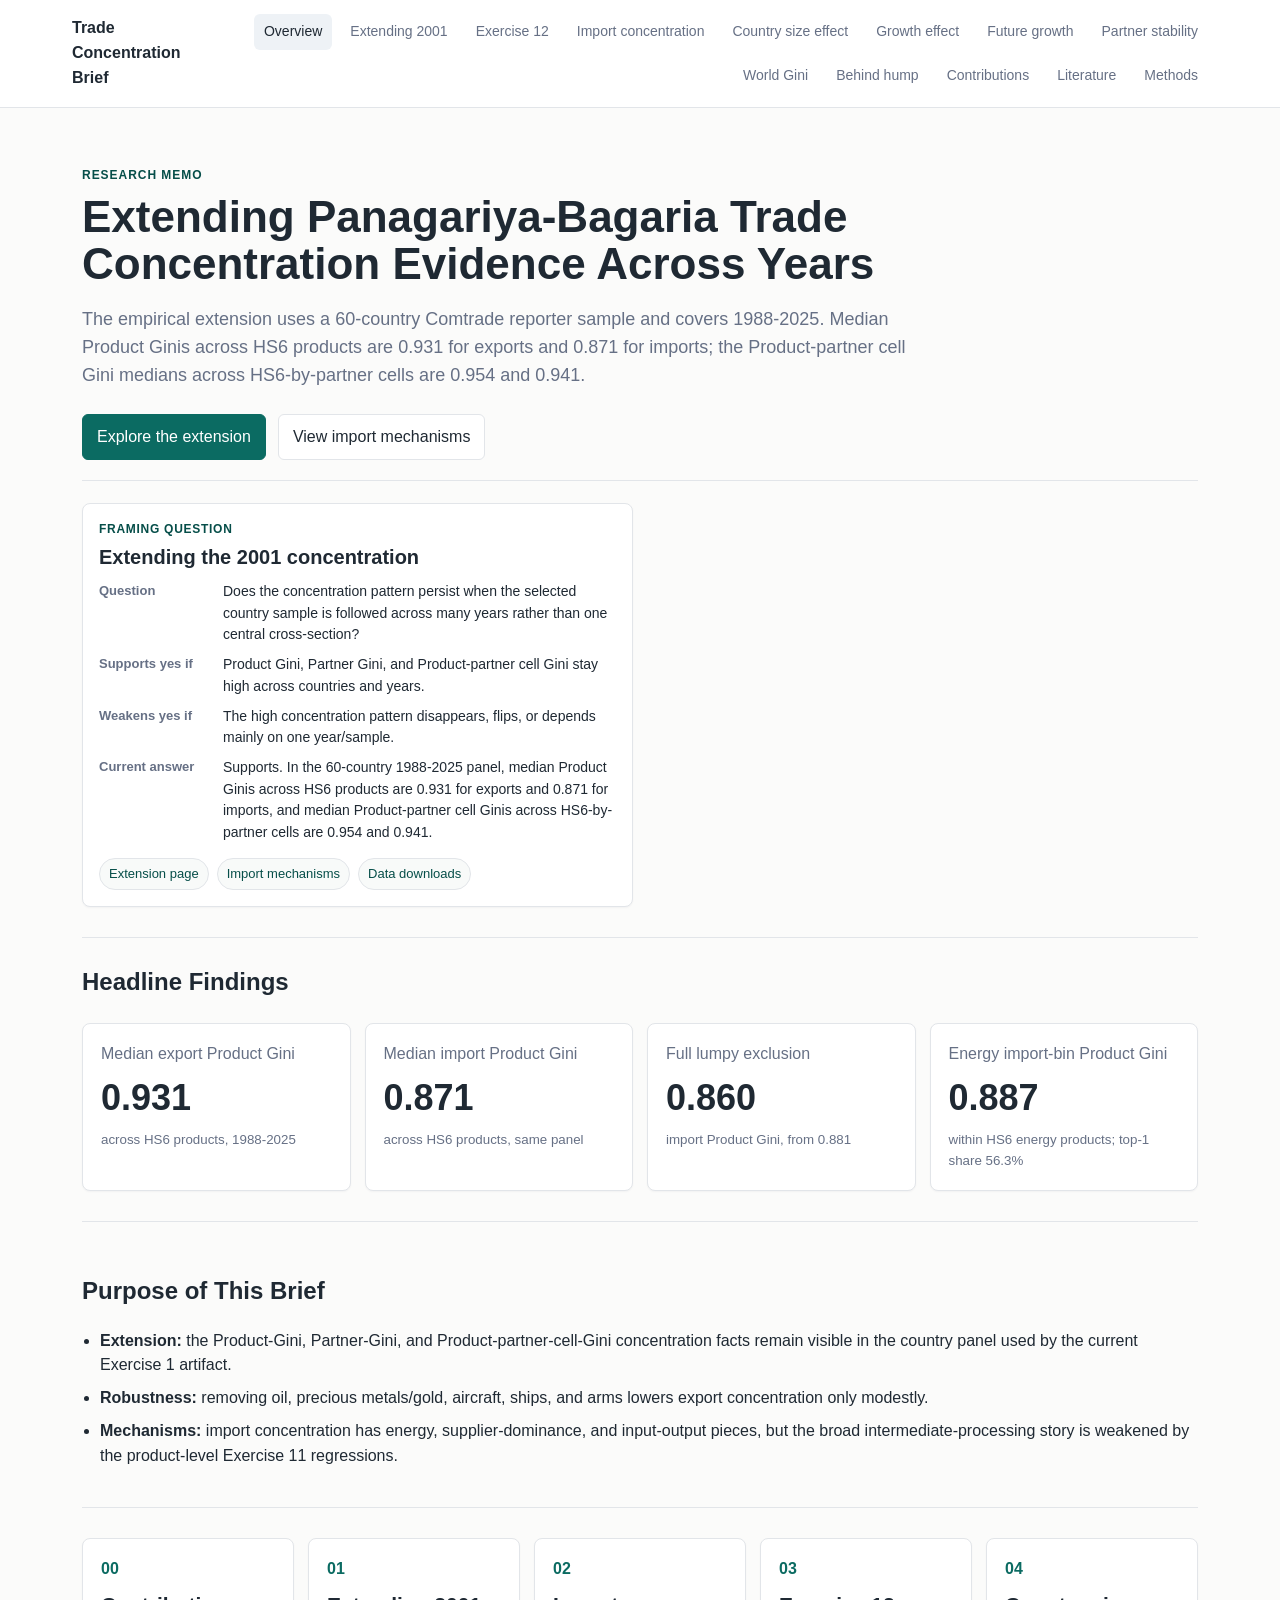
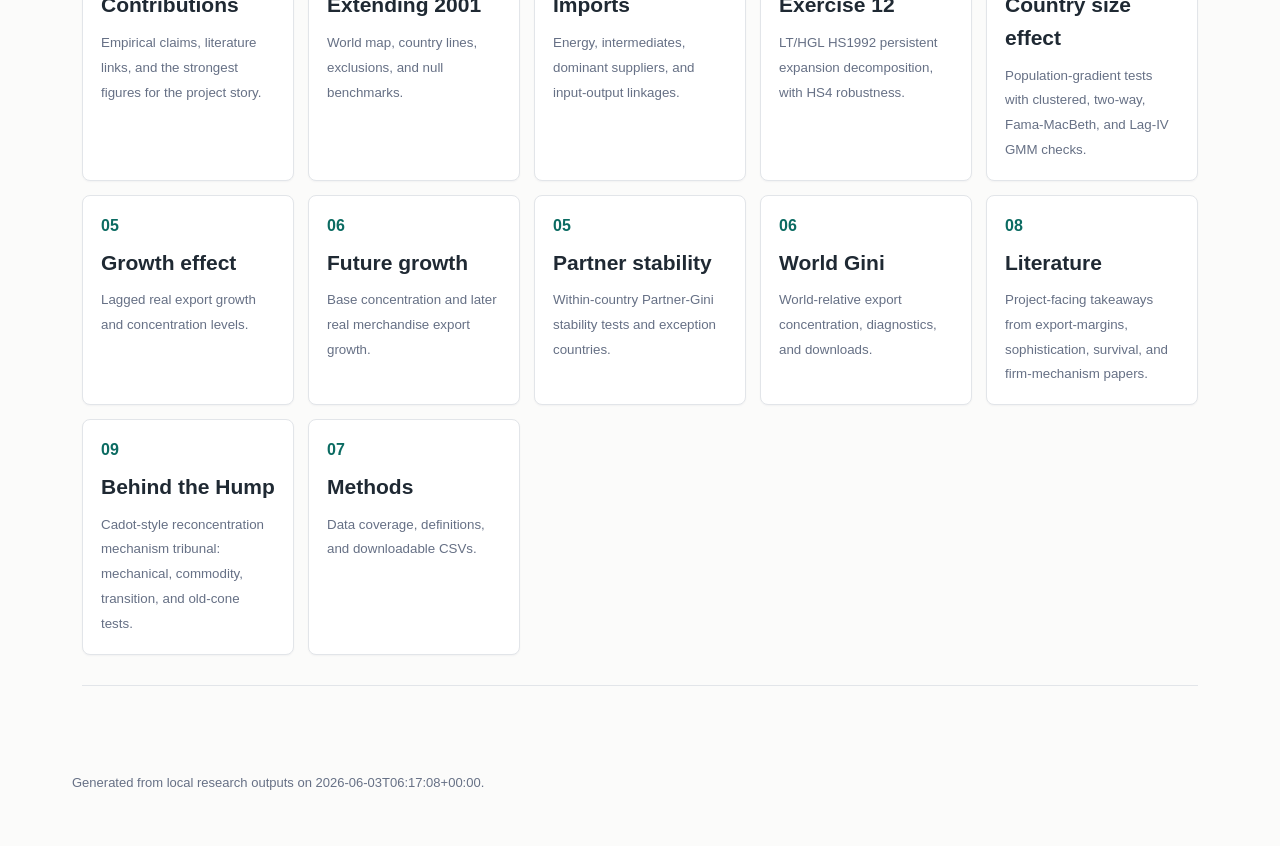
==== index.html @ af8e853c "Remove source artifacts methods section" ====
<!doctype html>
<html lang="en">
<head>
  <meta charset="utf-8">
  <meta name="viewport" content="width=device-width, initial-scale=1">
  <title>Trade Concentration Brief</title>
  <link rel="stylesheet" href="assets/site.css?v=202606030617080000">
</head>
<body data-page="overview">
  <header class="site-header">
    <div class="header-inner">
      <a class="brand" href="index.html">Trade Concentration Brief</a>
      <nav aria-label="Primary navigation"><a class="active" href="index.html">Overview</a><a class="" href="extension.html">Extending 2001</a><a class="" href="exercise-12.html">Exercise 12</a><a class="" href="imports.html">Import concentration</a><a class="" href="country-size-effect.html">Country size effect</a><a class="" href="growth-effect.html">Growth effect</a><a class="" href="future-growth.html">Future growth</a><a class="" href="partner-stability.html">Partner stability</a><a class="" href="world-gini.html">World Gini</a><a class="" href="cadot-hump.html">Behind hump</a><a class="" href="contributions.html">Contributions</a><a class="" href="literature.html">Literature</a><a class="" href="methods.html">Methods</a></nav>
    </div>
  </header>
  <main>

    <section class="hero">
      <div class="eyebrow">Research memo</div>
      <h1>Extending Panagariya-Bagaria Trade Concentration Evidence Across Years</h1>
      <p>The empirical extension uses a 60-country Comtrade reporter sample and covers 1988-2025. Median Product Ginis across HS6 products are 0.931 for exports and 0.871 for imports; the Product-partner cell Gini medians across HS6-by-partner cells are 0.954 and 0.941.</p>
      <div class="hero-actions">
        <a class="button primary" href="extension.html">Explore the extension</a>
        <a class="button" href="imports.html">View import mechanisms</a>
      </div>
    </section>

    <section class="section hypothesis-section">
      <div class="hypothesis-grid">
      <article class="hypothesis-card">
        <div class="hypothesis-kicker">Framing question</div>
        <h3>Extending the 2001 concentration</h3>
        <dl>
          <dt>Question</dt><dd>Does the concentration pattern persist when the selected country sample is followed across many years rather than one central cross-section?</dd>
          <dt>Supports yes if</dt><dd>Product Gini, Partner Gini, and Product-partner cell Gini stay high across countries and years.</dd>
          <dt>Weakens yes if</dt><dd>The high concentration pattern disappears, flips, or depends mainly on one year/sample.</dd>
          <dt>Current answer</dt><dd>Supports. In the 60-country 1988-2025 panel, median Product Ginis across HS6 products are 0.931 for exports and 0.871 for imports, and median Product-partner cell Ginis across HS6-by-partner cells are 0.954 and 0.941.</dd>
        </dl>
        <div class="evidence-links"><a href="extension.html#map-lines">Extension page</a><a href="imports.html#import-bins">Import mechanisms</a><a href="methods.html#downloads">Data downloads</a></div>
      </article>
    </div>
    </section>

    <section class="section" id="headline-findings">
      <div class="section-heading">
        <h2>Headline Findings</h2>
      </div>
      
      <div class="stat-grid">
        <article class="stat-card"><span>Median export Product Gini</span><strong>0.931</strong><small>across HS6 products, 1988-2025</small></article>
        <article class="stat-card"><span>Median import Product Gini</span><strong>0.871</strong><small>across HS6 products, same panel</small></article>
        <article class="stat-card"><span>Full lumpy exclusion</span><strong>0.860</strong><small>import Product Gini, from 0.881</small></article>
        <article class="stat-card"><span>Energy import-bin Product Gini</span><strong>0.887</strong><small>within HS6 energy products; top-1 share 56.3%</small></article>
      </div>
    
    </section>

    <section class="section" id="sendable-brief">
      <article>
        <h2>Purpose of This Brief</h2>
        <ul class="callout-list">
          <li><strong>Extension:</strong> the Product-Gini, Partner-Gini, and Product-partner-cell-Gini concentration facts remain visible in the country panel used by the current Exercise 1 artifact.</li>
          <li><strong>Robustness:</strong> removing oil, precious metals/gold, aircraft, ships, and arms lowers export concentration only modestly.</li>
          <li><strong>Mechanisms:</strong> import concentration has energy, supplier-dominance, and input-output pieces, but the broad intermediate-processing story is weakened by the product-level Exercise 11 regressions.</li>
        </ul>
      </article>
    </section>

    <section class="section link-grid">
      <a href="contributions.html"><span>00</span><strong>Contributions</strong><small>Empirical claims, literature links, and the strongest figures for the project story.</small></a>
        <a href="extension.html"><span>01</span><strong>Extending 2001</strong><small>World map, country lines, exclusions, and null benchmarks.</small></a>
      <a href="imports.html"><span>02</span><strong>Imports</strong><small>Energy, intermediates, dominant suppliers, and input-output linkages.</small></a>
      <a href="exercise-12.html"><span>03</span><strong>Exercise 12</strong><small>LT/HGL HS1992 persistent expansion decomposition, with HS4 robustness.</small></a>
      
      <a href="country-size-effect.html"><span>04</span><strong>Country size effect</strong><small>Population-gradient tests with clustered, two-way, Fama-MacBeth, and Lag-IV GMM checks.</small></a>
      <a href="growth-effect.html"><span>05</span><strong>Growth effect</strong><small>Lagged real export growth and concentration levels.</small></a>
      <a href="future-growth.html"><span>06</span><strong>Future growth</strong><small>Base concentration and later real merchandise export growth.</small></a>
      <a href="partner-stability.html"><span>05</span><strong>Partner stability</strong><small>Within-country Partner-Gini stability tests and exception countries.</small></a>
      <a href="world-gini.html"><span>06</span><strong>World Gini</strong><small>World-relative export concentration, diagnostics, and downloads.</small></a>
      <a href="literature.html"><span>08</span><strong>Literature</strong><small>Project-facing takeaways from export-margins, sophistication, survival, and firm-mechanism papers.</small></a>
      <a href="cadot-hump.html"><span>09</span><strong>Behind the Hump</strong><small>Cadot-style reconcentration mechanism tribunal: mechanical, commodity, transition, and old-cone tests.</small></a>
      <a href="methods.html"><span>07</span><strong>Methods</strong><small>Data coverage, definitions, and downloadable CSVs.</small></a>
    </section>
    
  </main>
  <footer class="site-footer">
    <p>Generated from local research outputs on 2026-06-03T06:17:08+00:00.</p>
  </footer>
  <script src="assets/vendor/plotly.min.js"></script>
  <script src="assets/site-data.js?v=202606030617080000"></script>
  <script src="assets/site.js?v=202606030617080000"></script>
</body>
</html>
---- assets/site.css ----
:root {
  --bg: #fbfbfa;
  --paper: #ffffff;
  --ink: #1f2933;
  --muted: #667085;
  --line: #e2e5e9;
  --accent: #0b6b62;
  --accent-dark: #064e49;
  --blue: #2563eb;
  --gold: #b7791f;
  --shadow: 0 1px 2px rgba(16, 24, 40, 0.04);
}
* { box-sizing: border-box; }
html {
  scroll-padding-top: 112px;
  max-width: 100%;
  overflow-x: hidden;
}
body {
  margin: 0;
  background: var(--bg);
  color: var(--ink);
  font: 16px/1.55 -apple-system, BlinkMacSystemFont, "Segoe UI", sans-serif;
  max-width: 100%;
  overflow-x: hidden;
}
a { color: inherit; }
.site-header {
  position: sticky;
  top: 0;
  z-index: 10;
  background: rgba(255, 255, 255, 0.94);
  border-bottom: 1px solid var(--line);
}
.header-inner {
  max-width: 1180px;
  margin: 0 auto;
  padding: 14px 22px;
  display: flex;
  align-items: center;
  justify-content: space-between;
  gap: 20px;
}
.brand {
  font-weight: 700;
  text-decoration: none;
}
nav {
  display: flex;
  flex-wrap: wrap;
  gap: 8px;
  justify-content: flex-end;
}
nav a {
  text-decoration: none;
  color: var(--muted);
  padding: 7px 10px;
  border-radius: 6px;
  font-size: 14px;
}
nav a.active, nav a:hover {
  color: var(--ink);
  background: #eef2f6;
}
main { max-width: 1160px; margin: 0 auto; padding: 24px 22px 56px; }
.section, .page-title, .hero, :target { scroll-margin-top: 112px; }
.hero, .page-title {
  padding: 34px 0 20px;
  border-bottom: 1px solid var(--line);
}
.hero h1, .page-title h1 {
  font-size: 44px;
  line-height: 1.08;
  letter-spacing: 0;
  max-width: 940px;
  margin: 8px 0 14px;
}
.hero p, .page-title p {
  max-width: 860px;
  color: var(--muted);
  font-size: 18px;
}
.eyebrow {
  color: var(--accent-dark);
  font-weight: 700;
  text-transform: uppercase;
  letter-spacing: 0.08em;
  font-size: 12px;
}
.hero-actions { display: flex; gap: 12px; flex-wrap: wrap; margin-top: 24px; }
.button {
  display: inline-flex;
  align-items: center;
  min-height: 42px;
  padding: 10px 14px;
  border: 1px solid var(--line);
  border-radius: 6px;
  text-decoration: none;
  background: var(--paper);
}
.button.primary {
  background: var(--accent);
  border-color: var(--accent);
  color: white;
}
.section { padding: 30px 0; border-bottom: 1px solid var(--line); }
.section-heading {
  display: grid;
  grid-template-columns: minmax(220px, 0.55fr) minmax(260px, 1fr);
  gap: 24px;
  align-items: start;
  margin-bottom: 18px;
}
.section-heading h2, .two-col h2, .tool-header h2 { margin: 0 0 8px; font-size: 24px; line-height: 1.2; }
.section-heading p, .two-col p, .tool-header p { color: var(--muted); margin-top: 0; }
.stat-grid {
  display: grid;
  grid-template-columns: repeat(4, minmax(0, 1fr));
  gap: 14px;
}
.stat-card, .note, .equation-card, .selector-panel, .link-grid a, .hypothesis-card {
  background: var(--paper);
  border: 1px solid var(--line);
  border-radius: 8px;
  box-shadow: var(--shadow);
}
.stat-card { padding: 18px; min-height: 142px; }
.stat-card span, .stat-card small { display: block; color: var(--muted); }
.stat-card strong { display: block; font-size: 36px; line-height: 1; margin: 14px 0; }
.two-col {
  display: grid;
  grid-template-columns: minmax(0, 1fr) minmax(0, 1fr);
  gap: 28px;
}
.note { padding: 18px; }
.equation-card {
  padding: 16px 18px;
  margin: 10px 0 16px;
}
.equation-card h4 {
  margin: 0 0 10px;
  color: var(--accent-dark);
  font-size: 14px;
  text-transform: uppercase;
  letter-spacing: 0.04em;
}
.math-line {
  padding: 12px;
  border: 1px solid var(--line);
  border-radius: 6px;
  background: #f8fafc;
  color: var(--ink);
  font-family: ui-monospace, SFMono-Regular, Menlo, Consolas, monospace;
  font-size: 14px;
  line-height: 1.7;
  overflow-wrap: anywhere;
}
.equation-card p {
  margin: 10px 0 0;
  color: var(--muted);
  font-size: 14px;
}
.link-grid {
  display: grid;
  grid-template-columns: repeat(auto-fit, minmax(210px, 1fr));
  gap: 14px;
}
.link-grid a {
  display: block;
  text-decoration: none;
  padding: 18px;
}
.link-grid span { color: var(--accent); font-weight: 700; }
.link-grid strong { display: block; font-size: 21px; margin: 8px 0; }
.link-grid small { color: var(--muted); }
.hypothesis-section { padding-top: 22px; }
.hypothesis-grid {
  display: grid;
  grid-template-columns: repeat(2, minmax(0, 1fr));
  gap: 14px;
}
.hypothesis-card {
  padding: 16px;
}
.hypothesis-kicker {
  color: var(--accent-dark);
  font-weight: 700;
  font-size: 12px;
  text-transform: uppercase;
  letter-spacing: 0.06em;
  margin-bottom: 6px;
}
.hypothesis-card h3 {
  margin: 0 0 12px;
  font-size: 20px;
  line-height: 1.2;
}
.hypothesis-card dl {
  display: grid;
  grid-template-columns: 112px minmax(0, 1fr);
  gap: 8px 12px;
  margin: 0;
}
.hypothesis-card dt {
  color: var(--muted);
  font-weight: 700;
  font-size: 13px;
}
.hypothesis-card dd {
  margin: 0;
  color: var(--ink);
  font-size: 14px;
}
.evidence-links {
  display: flex;
  flex-wrap: wrap;
  gap: 8px;
  margin-top: 14px;
}
.evidence-links a {
  border: 1px solid var(--line);
  border-radius: 999px;
  padding: 5px 9px;
  color: var(--accent-dark);
  text-decoration: none;
  font-size: 13px;
  background: #f8faf9;
}
.evidence-links a:hover { border-color: var(--accent); }
.evidence-note {
  border: 1px solid var(--line);
  border-left: 4px solid var(--accent);
  border-radius: 8px;
  background: #f8fafc;
  padding: 12px 14px;
  margin: 12px 0 18px;
}
.evidence-note dl {
  display: grid;
  grid-template-columns: 170px minmax(0, 1fr);
  gap: 6px 14px;
  margin: 0;
}
.evidence-note dt {
  color: var(--accent-dark);
  font-size: 12px;
  font-weight: 700;
  text-transform: uppercase;
  letter-spacing: 0.04em;
}
.evidence-note dd {
  margin: 0;
  color: var(--ink);
  font-size: 14px;
}
.result-ladder {
  display: grid;
  grid-template-columns: repeat(5, minmax(0, 1fr));
  gap: 10px;
  margin: 16px 0 20px;
}
.result-ladder article {
  border: 1px solid var(--line);
  border-radius: 8px;
  background: var(--paper);
  padding: 12px;
}
.result-ladder span {
  display: block;
  color: var(--muted);
  font-size: 12px;
  font-weight: 700;
  text-transform: uppercase;
  letter-spacing: 0.05em;
}
.result-ladder strong {
  display: block;
  margin: 6px 0;
  color: var(--accent-dark);
  font-size: 18px;
  line-height: 1.15;
}
.result-ladder p {
  color: var(--muted);
  font-size: 13px;
  margin: 0;
}
.interpretation-grid {
  display: grid;
  grid-template-columns: repeat(2, minmax(0, 1fr));
  gap: 16px;
  margin: 18px 0;
}
.next-step-grid {
  display: grid;
  grid-template-columns: repeat(3, minmax(0, 1fr));
  gap: 16px;
  margin: 18px 0;
}
.subsection-title {
  margin: 24px 0 10px;
  font-size: 18px;
}
.callout-list { margin: 0; padding-left: 18px; color: var(--ink); }
.callout-list li { margin: 8px 0; }
.tool-section {
  background: var(--paper);
  border: 1px solid var(--line);
  border-radius: 8px;
  padding: 22px;
  margin-top: 26px;
}
.tool-header {
  display: flex;
  justify-content: space-between;
  gap: 18px;
  align-items: flex-start;
}
.controls {
  display: flex;
  flex-wrap: wrap;
  gap: 10px;
  align-items: center;
}
.controls label {
  color: var(--muted);
  font-size: 13px;
  display: grid;
  gap: 4px;
}
.sr-only {
  position: absolute;
  width: 1px;
  height: 1px;
  padding: 0;
  margin: -1px;
  overflow: hidden;
  clip: rect(0, 0, 0, 0);
  white-space: nowrap;
  border: 0;
}
.year-control {
  min-width: 280px;
  display: grid;
  gap: 6px;
  color: var(--muted);
  font-size: 13px;
}
.year-control-head, .year-range-labels {
  display: flex;
  justify-content: space-between;
  align-items: baseline;
  gap: 12px;
}
.year-control-head span {
  font-weight: 600;
}
#map-year-label, #energy-map-year-label {
  color: var(--ink);
  font-weight: 700;
  font-size: 18px;
}
input[type="range"] {
  width: 100%;
  accent-color: var(--accent);
  cursor: pointer;
}
.control-note {
  margin: 0;
  color: var(--muted);
  font-size: 12px;
}
select, input[type="search"] {
  min-height: 38px;
  border: 1px solid var(--line);
  border-radius: 6px;
  background: white;
  color: var(--ink);
  padding: 8px 10px;
  font: inherit;
}
button {
  min-height: 36px;
  border: 1px solid var(--line);
  border-radius: 6px;
  background: #f8fafc;
  color: var(--ink);
  padding: 8px 11px;
  cursor: pointer;
}
button:hover { border-color: var(--accent); }
.chart {
  width: 100%;
  min-height: 430px;
  margin: 14px 0;
}
.chart.tall { min-height: 560px; }
.top-goods-block {
  margin: 18px 0 22px;
}
.top-goods-head {
  display: grid;
  grid-template-columns: minmax(220px, 0.45fr) minmax(260px, 1fr);
  gap: 18px;
  align-items: start;
  margin-bottom: 12px;
}
.top-goods-head h3 {
  margin: 0;
  font-size: 20px;
  line-height: 1.2;
}
.top-goods-head p, .source-note {
  margin: 0;
  color: var(--muted);
  font-size: 14px;
}
.source-note {
  margin-top: 10px;
}
.source-note a {
  color: var(--accent-dark);
  font-weight: 600;
}
.top-goods-grid {
  display: grid;
  grid-template-columns: repeat(2, minmax(0, 1fr));
  gap: 12px;
}
.top-goods-card {
  background: var(--paper);
  border: 1px solid var(--line);
  border-radius: 8px;
  padding: 14px;
  box-shadow: var(--shadow);
}
.top-goods-card h3 {
  margin: 0 0 10px;
  color: var(--accent-dark);
  font-size: 16px;
}
.top-goods-columns {
  display: grid;
  grid-template-columns: repeat(2, minmax(0, 1fr));
  gap: 12px;
}
.top-goods-columns h4 {
  margin: 0 0 6px;
  font-size: 13px;
  text-transform: uppercase;
  letter-spacing: 0.04em;
  color: var(--muted);
}
.top-goods-columns ol {
  margin: 0;
  padding-left: 20px;
}
.top-goods-columns li {
  margin: 0 0 8px;
  color: var(--ink);
  font-size: 13px;
}
.top-goods-columns li span {
  display: block;
  overflow-wrap: anywhere;
}
.top-goods-columns code {
  color: var(--accent-dark);
  font-size: 12px;
}
.top-goods-columns small {
  display: block;
  color: var(--muted);
  margin-top: 2px;
}
.chart-grid {
  display: grid;
  grid-template-columns: repeat(2, minmax(0, 1fr));
  gap: 16px;
  margin: 12px 0 18px;
}
.tool-grid {
  display: grid;
  grid-template-columns: 270px minmax(0, 1fr);
  gap: 18px;
  align-items: start;
}
.selector-panel { padding: 12px; max-height: 660px; overflow: hidden; }
.selector-actions {
  display: grid;
  grid-template-columns: 1fr auto auto;
  gap: 6px;
  margin-bottom: 10px;
}
.country-list {
  display: grid;
  gap: 6px;
  max-height: 570px;
  overflow: auto;
  padding-right: 4px;
}
.country-list label {
  display: flex;
  align-items: center;
  gap: 8px;
  color: var(--ink);
  font-size: 14px;
}
.detail-box {
  border: 1px solid var(--line);
  border-radius: 8px;
  background: #f8fafc;
  padding: 12px;
  color: var(--muted);
}
.driver-dropdown {
  margin-top: 12px;
  border: 1px solid var(--line);
  border-radius: 8px;
  background: var(--paper);
  padding: 12px;
}
.driver-dropdown summary {
  cursor: pointer;
  color: var(--ink);
  font-weight: 700;
}
.driver-controls {
  display: flex;
  flex-wrap: wrap;
  gap: 10px;
  margin-top: 12px;
}
.driver-controls label {
  display: grid;
  gap: 4px;
  color: var(--muted);
  font-size: 13px;
}
.driver-country-list {
  display: grid;
  grid-template-columns: repeat(auto-fit, minmax(230px, 1fr));
  gap: 8px 16px;
  margin-top: 12px;
}
.driver-country-group {
  grid-column: 1 / -1;
  margin: 8px 0 4px;
  color: var(--accent-dark);
  font-size: 13px;
}
.driver-country-item {
  display: flex;
  justify-content: space-between;
  align-items: baseline;
  gap: 10px;
  border-bottom: 1px solid #eef2f6;
  padding: 5px 0;
  min-width: 0;
}
.driver-country-button {
  min-height: 0;
  border: 0;
  background: transparent;
  padding: 0;
  color: var(--ink);
  font: inherit;
  text-align: left;
  overflow-wrap: anywhere;
}
.driver-country-button:hover {
  color: var(--accent-dark);
  text-decoration: underline;
}
.driver-country-meta {
  color: var(--muted);
  font-size: 12px;
  font-variant-numeric: tabular-nums;
  white-space: nowrap;
}
.mini-card-grid {
  display: grid;
  grid-template-columns: repeat(3, minmax(0, 1fr));
  gap: 12px;
  margin: 10px 0 18px;
}
.mini-card-grid article {
  border-top: 3px solid var(--accent);
  background: #f8fafc;
  padding: 10px 12px;
}
.mini-card-grid h3 {
  margin: 0 0 6px;
  font-size: 16px;
}
.mini-card-grid p {
  margin: 0;
  color: var(--muted);
  font-size: 13px;
}
.table-scroll {
  width: 100%;
  overflow-x: auto;
  -webkit-overflow-scrolling: touch;
}
.table-scroll table {
  min-width: 720px;
}
.main-models-grid {
  display: grid;
  grid-template-columns: minmax(720px, 1fr) minmax(340px, 430px);
  gap: 16px;
  align-items: start;
}
.main-models-grid .table-scroll { min-width: 0; }
.size-counterfactual-card {
  background: var(--paper);
  border: 1px solid var(--line);
  border-radius: 8px;
  box-shadow: var(--shadow);
  padding: 14px;
}
.size-counterfactual-card h3 {
  margin: 0 0 8px;
  font-size: 18px;
  line-height: 1.2;
}
.size-counterfactual-card p {
  margin: 0 0 12px;
  color: var(--muted);
  font-size: 13px;
}
.counterfactual-table-wrap {
  overflow-x: auto;
  margin: 8px 0 10px;
}
.counterfactual-table {
  display: table;
  table-layout: fixed;
  width: 100%;
  min-width: 0;
  border-radius: 6px;
}
.counterfactual-table thead { display: table-header-group; }
.counterfactual-table tbody { display: table-row-group; }
.counterfactual-table tr { display: table-row; }
.counterfactual-table th,
.counterfactual-table td {
  display: table-cell;
  padding: 7px 6px;
  font-size: 11.5px;
}
.counterfactual-table th {
  white-space: normal;
  line-height: 1.2;
}
.counterfactual-table th:first-child,
.counterfactual-table td:first-child {
  width: 36%;
}
.counterfactual-table th:not(:first-child),
.counterfactual-table td:not(:first-child) {
  text-align: right;
}
.counterfactual-table td strong,
.counterfactual-table td span {
  display: block;
}
.counterfactual-table td span {
  color: var(--muted);
  font-size: 11px;
  line-height: 1.25;
}
.size-counterfactual-card .counterfactual-note {
  margin-bottom: 0;
  font-size: 12px;
}
table {
  width: 100%;
  border-collapse: collapse;
  background: var(--paper);
  border: 1px solid var(--line);
  border-radius: 8px;
  display: table;
}
thead, tbody, tr { width: 100%; }
th, td {
  text-align: left;
  padding: 8px 10px;
  border-bottom: 1px solid var(--line);
  vertical-align: top;
  font-size: 13px;
}
th { background: #eef2f6; font-weight: 700; white-space: nowrap; }
.sig-row td {
  background: #fff8df;
}
.sig-coef {
  display: inline-block;
  font-weight: 800;
  color: #0f5132;
  background: #d7f4df;
  border-radius: 4px;
  padding: 1px 4px;
  white-space: nowrap;
}
.sig-pvalue {
  display: inline-block;
  font-weight: 800;
  color: #7a3d00;
  background: #ffe8a8;
  border-radius: 4px;
  padding: 1px 4px;
  white-space: nowrap;
}
.sig-qvalue {
  display: inline-block;
  font-weight: 800;
  color: #4a247a;
  background: #eadcff;
  border-radius: 4px;
  padding: 1px 4px;
  white-space: nowrap;
}
.sort-header {
  min-height: 0;
  border: 0;
  background: transparent;
  padding: 0;
  color: inherit;
  font: inherit;
  font-weight: inherit;
  text-align: left;
}
.sort-header:hover { color: var(--accent-dark); }
tbody tr:last-child td { border-bottom: 0; }
.compact-downloads { margin-top: 16px; }
.figure-row {
  display: grid;
  grid-template-columns: repeat(2, minmax(0, 1fr));
  gap: 16px;
  margin-top: 18px;
}
.figure-row.full-width { grid-template-columns: 1fr; }
.figure-row.full-width figure { max-width: 980px; margin: 0 auto; }
.figure-row figure {
  margin: 0;
  background: var(--paper);
  border: 1px solid var(--line);
  border-radius: 8px;
  padding: 10px;
}
.figure-link { display: block; }
.figure-row img {
  display: block;
  width: 100%;
  height: auto;
  border-radius: 4px;
}
figcaption {
  color: var(--muted);
  font-size: 13px;
  margin-top: 8px;
}
.download-grid {
  display: grid;
  grid-template-columns: repeat(2, minmax(0, 1fr));
  gap: 10px;
}
.download-grid a {
  display: block;
  padding: 12px;
  background: var(--paper);
  border: 1px solid var(--line);
  border-radius: 6px;
  color: var(--accent-dark);
  overflow-wrap: anywhere;
}
.site-footer {
  max-width: 1180px;
  margin: 0 auto;
  padding: 18px 22px 40px;
  color: var(--muted);
  font-size: 13px;
}
@media (max-width: 860px) {
  .header-inner, .tool-header, .section-heading { display: block; }
  nav { justify-content: flex-start; margin-top: 12px; }
  .stat-grid, .two-col, .link-grid, .hypothesis-grid, .result-ladder, .interpretation-grid, .next-step-grid, .tool-grid, .figure-row, .chart-grid, .download-grid, .top-goods-head, .top-goods-grid, .top-goods-columns, .mini-card-grid, .main-models-grid {
    grid-template-columns: 1fr;
  }
  .hero h1, .page-title h1 { font-size: 32px; }
  .hero p, .page-title p { font-size: 16px; }
  .hypothesis-card dl { grid-template-columns: 1fr; gap: 4px; }
  .evidence-note dl { grid-template-columns: 1fr; }
  .tool-section { padding: 14px; }
  .controls { align-items: stretch; }
  .controls label, .year-control { width: 100%; min-width: 0; }
  .chart, .chart.tall { min-height: 430px; }
  table { overflow-x: auto; }
}
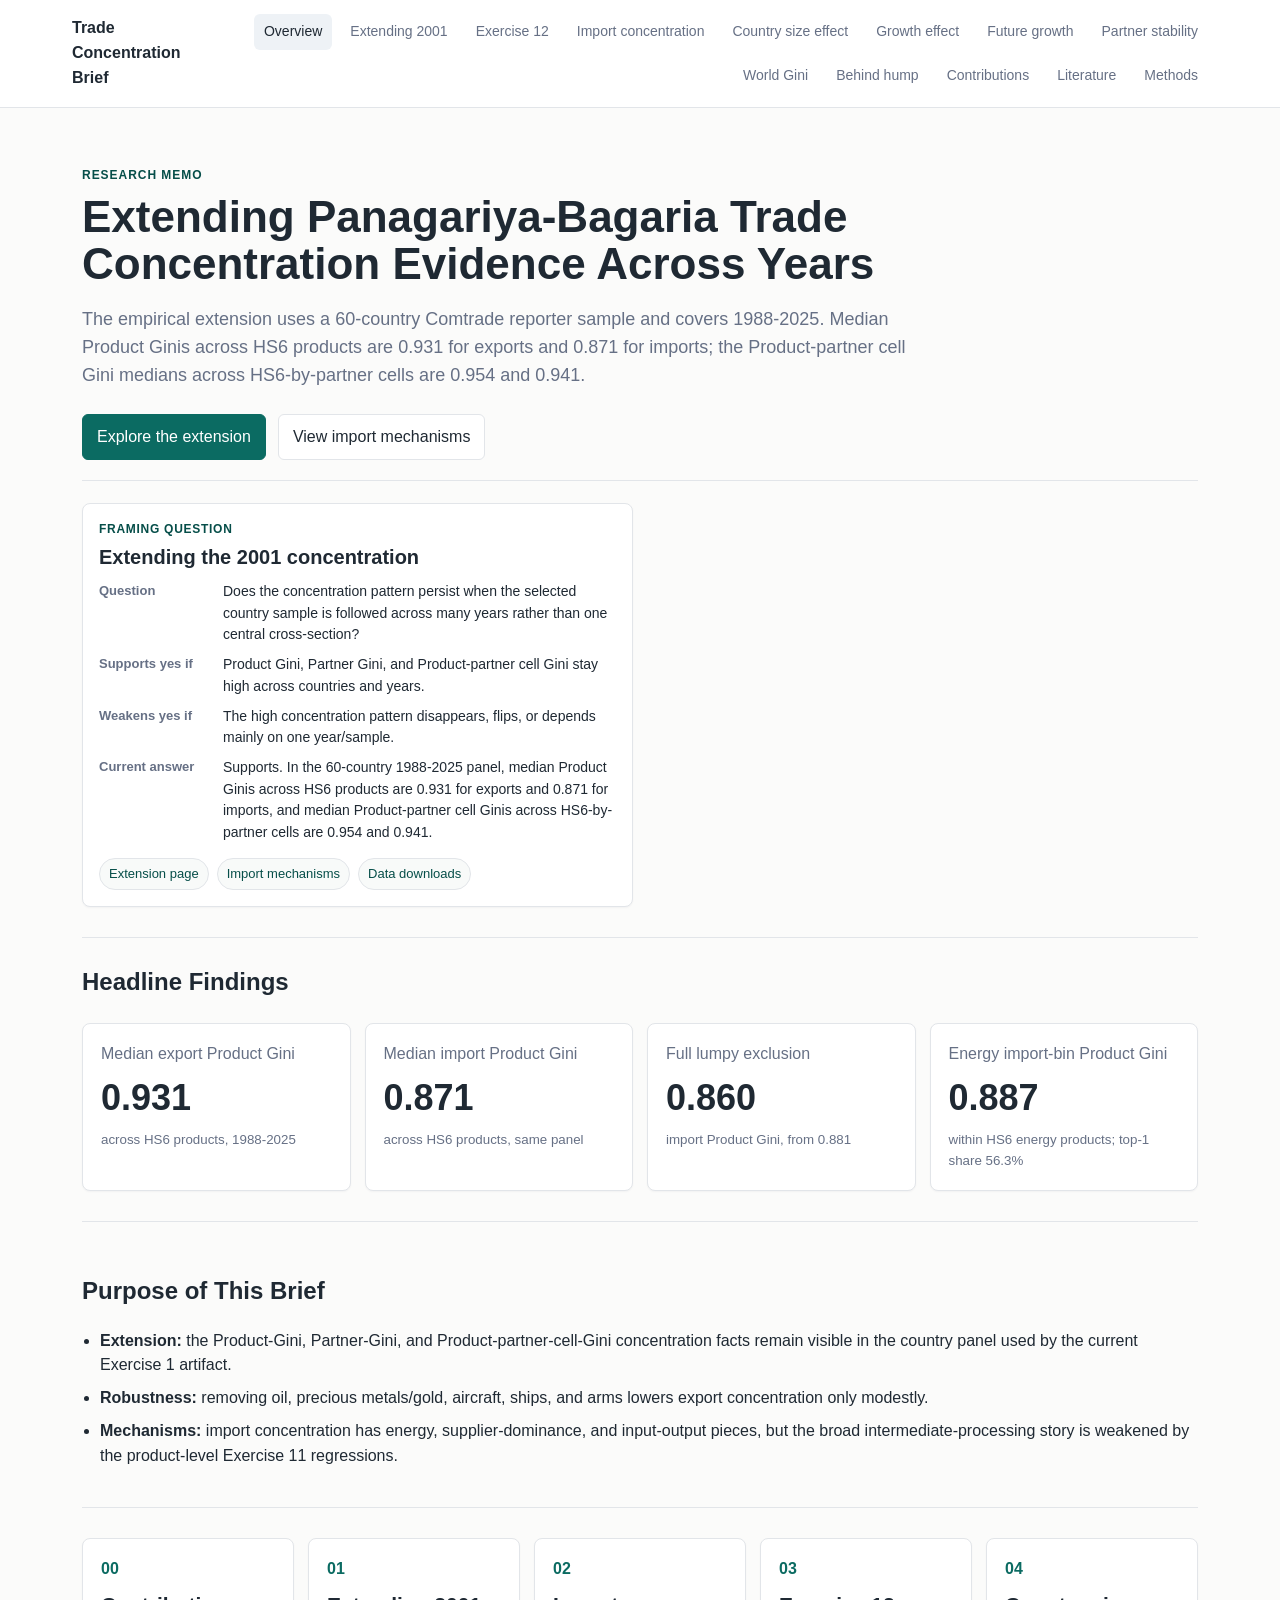
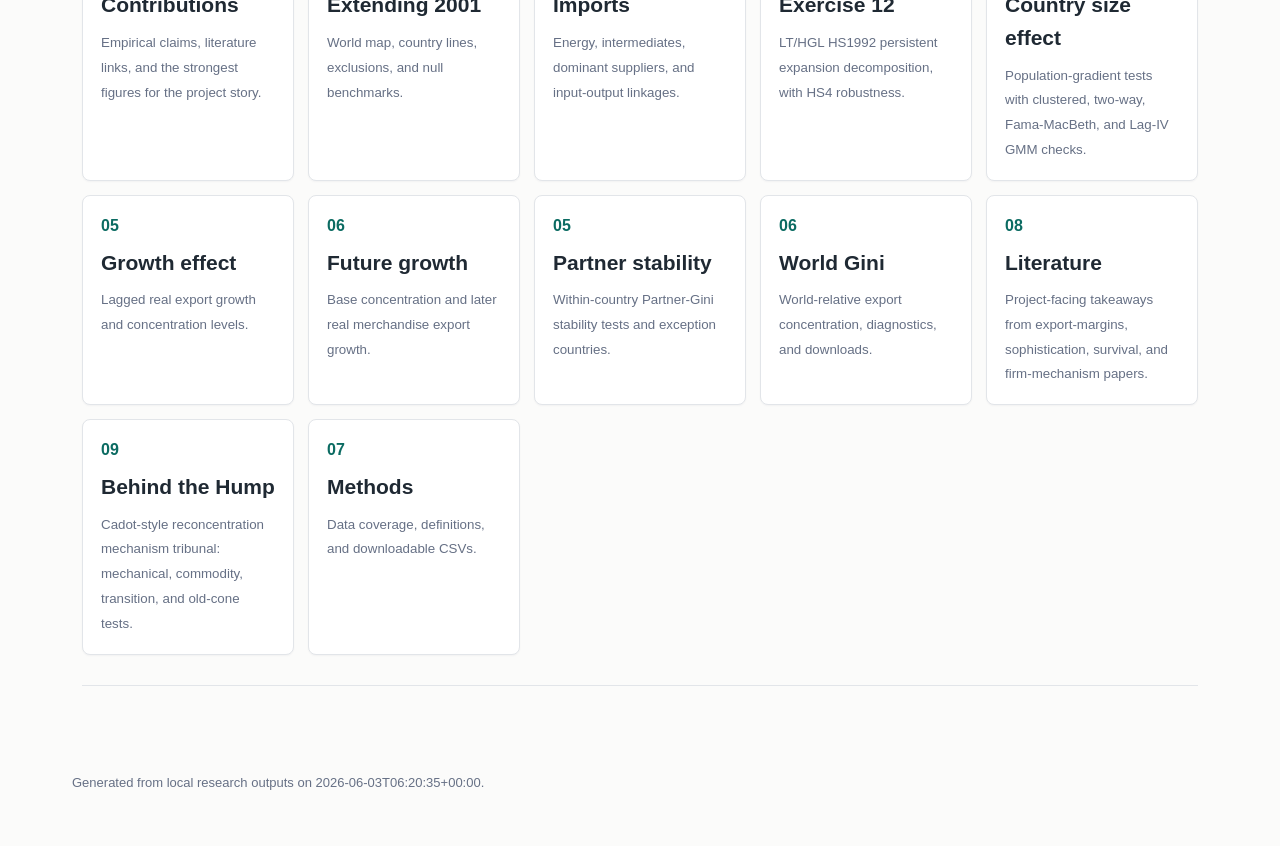
==== commit c25148aa: "Remove downloads explanation" ====
--- a/index.html
+++ b/index.html
@@ -4,7 +4,7 @@
   <meta charset="utf-8">
   <meta name="viewport" content="width=device-width, initial-scale=1">
   <title>Trade Concentration Brief</title>
-  <link rel="stylesheet" href="assets/site.css?v=202606030617080000">
+  <link rel="stylesheet" href="assets/site.css?v=202606030620350000">
 </head>
 <body data-page="overview">
   <header class="site-header">
@@ -84,10 +84,10 @@
     
   </main>
   <footer class="site-footer">
-    <p>Generated from local research outputs on 2026-06-03T06:17:08+00:00.</p>
+    <p>Generated from local research outputs on 2026-06-03T06:20:35+00:00.</p>
   </footer>
   <script src="assets/vendor/plotly.min.js"></script>
-  <script src="assets/site-data.js?v=202606030617080000"></script>
-  <script src="assets/site.js?v=202606030617080000"></script>
+  <script src="assets/site-data.js?v=202606030620350000"></script>
+  <script src="assets/site.js?v=202606030620350000"></script>
 </body>
 </html>
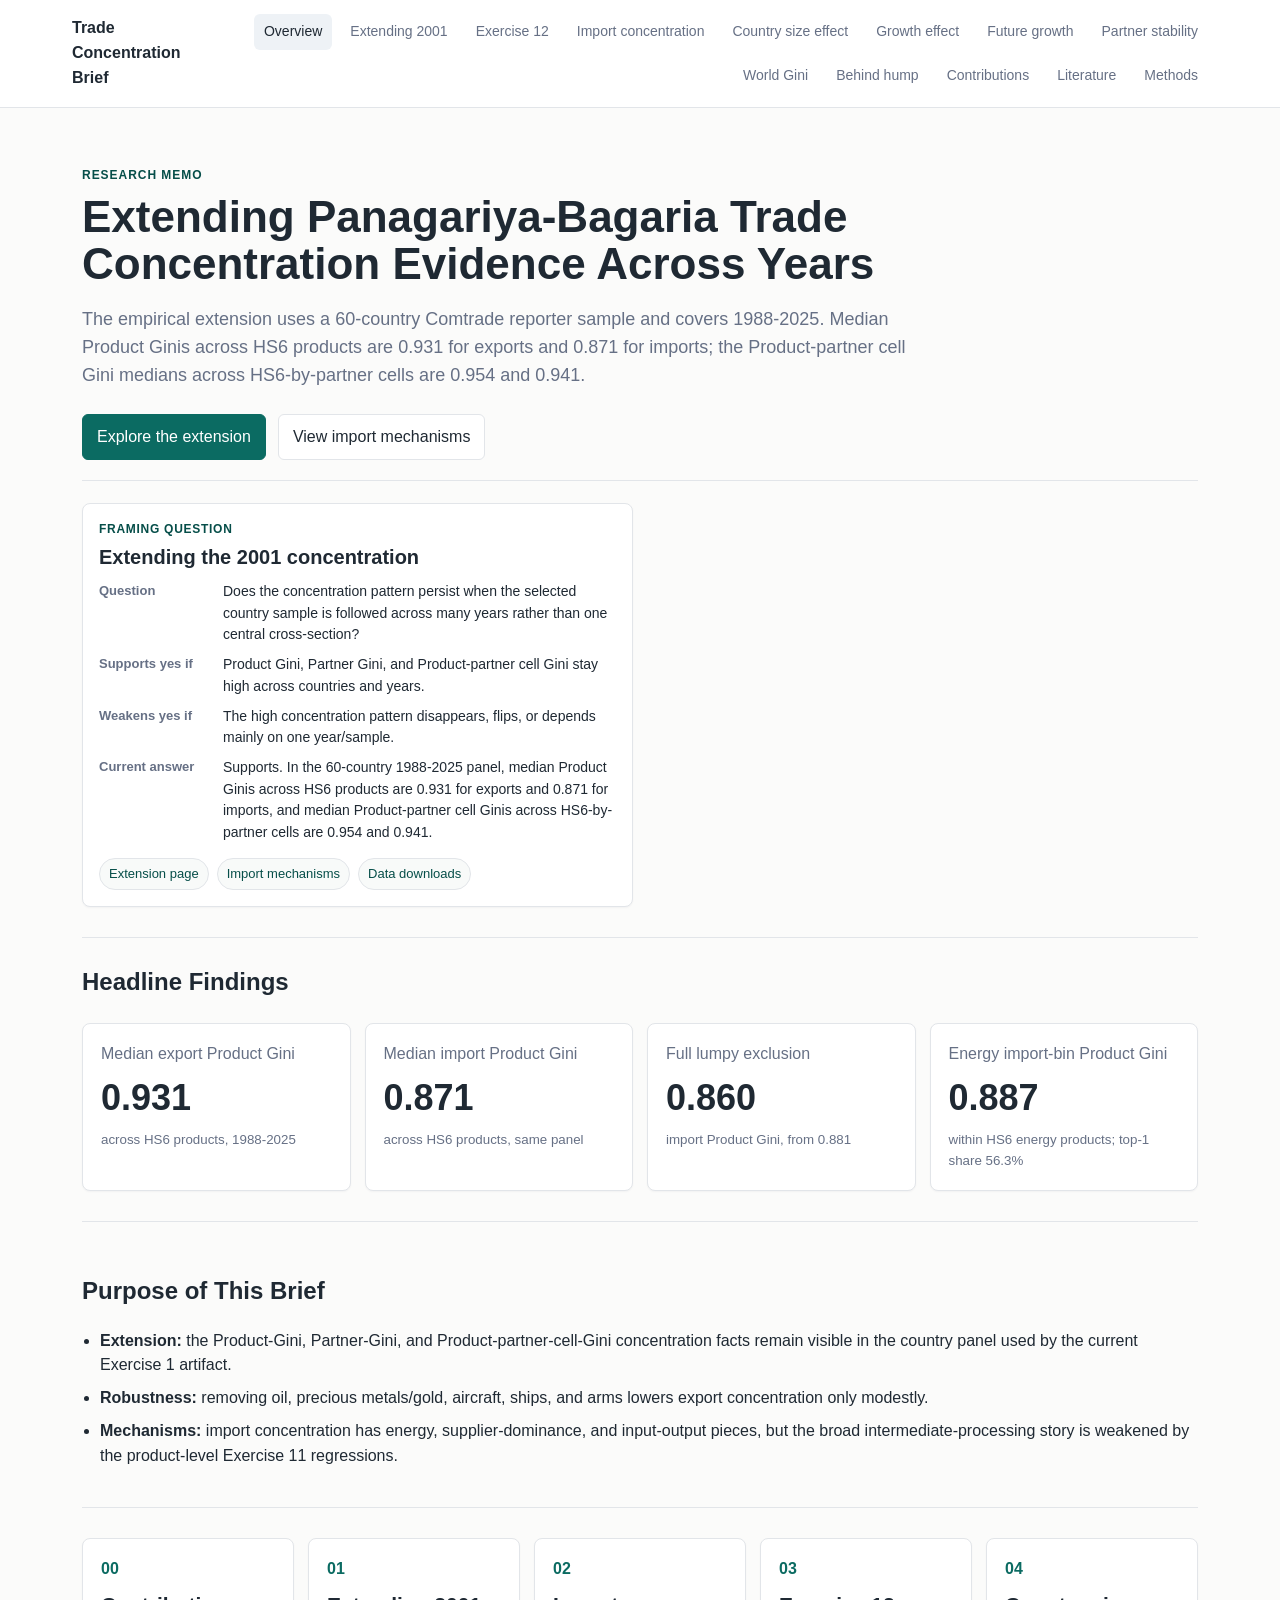
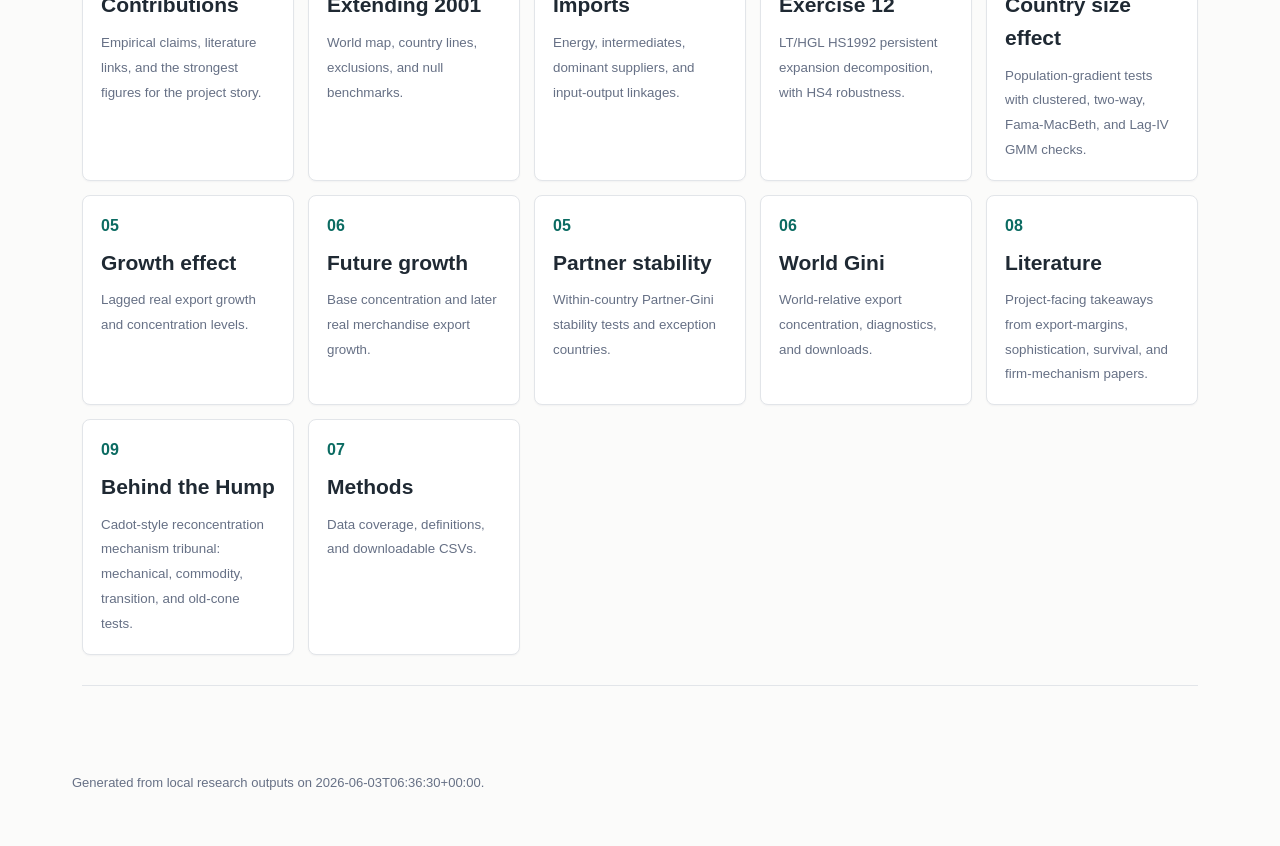
==== commit 0c3e2480: "Add non-energy rank bucket chart" ====
--- a/index.html
+++ b/index.html
@@ -4,7 +4,7 @@
   <meta charset="utf-8">
   <meta name="viewport" content="width=device-width, initial-scale=1">
   <title>Trade Concentration Brief</title>
-  <link rel="stylesheet" href="assets/site.css?v=202606030620350000">
+  <link rel="stylesheet" href="assets/site.css?v=202606030636300000">
 </head>
 <body data-page="overview">
   <header class="site-header">
@@ -84,10 +84,10 @@
     
   </main>
   <footer class="site-footer">
-    <p>Generated from local research outputs on 2026-06-03T06:20:35+00:00.</p>
+    <p>Generated from local research outputs on 2026-06-03T06:36:30+00:00.</p>
   </footer>
   <script src="assets/vendor/plotly.min.js"></script>
-  <script src="assets/site-data.js?v=202606030620350000"></script>
-  <script src="assets/site.js?v=202606030620350000"></script>
+  <script src="assets/site-data.js?v=202606030636300000"></script>
+  <script src="assets/site.js?v=202606030636300000"></script>
 </body>
 </html>
--- a/assets/site.css
+++ b/assets/site.css
@@ -579,6 +579,53 @@
   font-variant-numeric: tabular-nums;
   white-space: nowrap;
 }
+.rank-bucket-controls {
+  justify-content: flex-end;
+  max-width: 760px;
+}
+.rank-bucket-controls label {
+  min-width: 170px;
+}
+.rank-bucket-layout {
+  display: grid;
+  grid-template-columns: minmax(0, 1fr) minmax(300px, 0.36fr);
+  gap: 18px;
+  align-items: start;
+}
+.rank-bucket-main,
+.rank-bucket-side {
+  min-width: 0;
+}
+.rank-bucket-scroll {
+  max-height: 780px;
+  overflow-y: auto;
+  overflow-x: hidden;
+  border: 1px solid var(--line);
+  border-radius: 8px;
+  background: #ffffff;
+}
+.rank-bucket-overview {
+  margin: 0;
+  min-height: 640px;
+}
+.rank-bucket-side {
+  position: sticky;
+  top: 96px;
+  display: grid;
+  gap: 12px;
+}
+.rank-bucket-side h3 {
+  margin: 0;
+  font-size: 18px;
+  line-height: 1.2;
+}
+.rank-bucket-focus {
+  min-height: 320px;
+  margin: 0;
+}
+.rank-bucket-side .detail-box {
+  font-size: 13px;
+}
 .mini-card-grid {
   display: grid;
   grid-template-columns: repeat(3, minmax(0, 1fr));
@@ -787,9 +834,11 @@
 @media (max-width: 860px) {
   .header-inner, .tool-header, .section-heading { display: block; }
   nav { justify-content: flex-start; margin-top: 12px; }
-  .stat-grid, .two-col, .link-grid, .hypothesis-grid, .result-ladder, .interpretation-grid, .next-step-grid, .tool-grid, .figure-row, .chart-grid, .download-grid, .top-goods-head, .top-goods-grid, .top-goods-columns, .mini-card-grid, .main-models-grid {
+  .stat-grid, .two-col, .link-grid, .hypothesis-grid, .result-ladder, .interpretation-grid, .next-step-grid, .tool-grid, .figure-row, .chart-grid, .download-grid, .top-goods-head, .top-goods-grid, .top-goods-columns, .mini-card-grid, .main-models-grid, .rank-bucket-layout {
     grid-template-columns: 1fr;
   }
+  .rank-bucket-side { position: static; }
+  .rank-bucket-scroll { max-height: 620px; }
   .hero h1, .page-title h1 { font-size: 32px; }
   .hero p, .page-title p { font-size: 16px; }
   .hypothesis-card dl { grid-template-columns: 1fr; gap: 4px; }
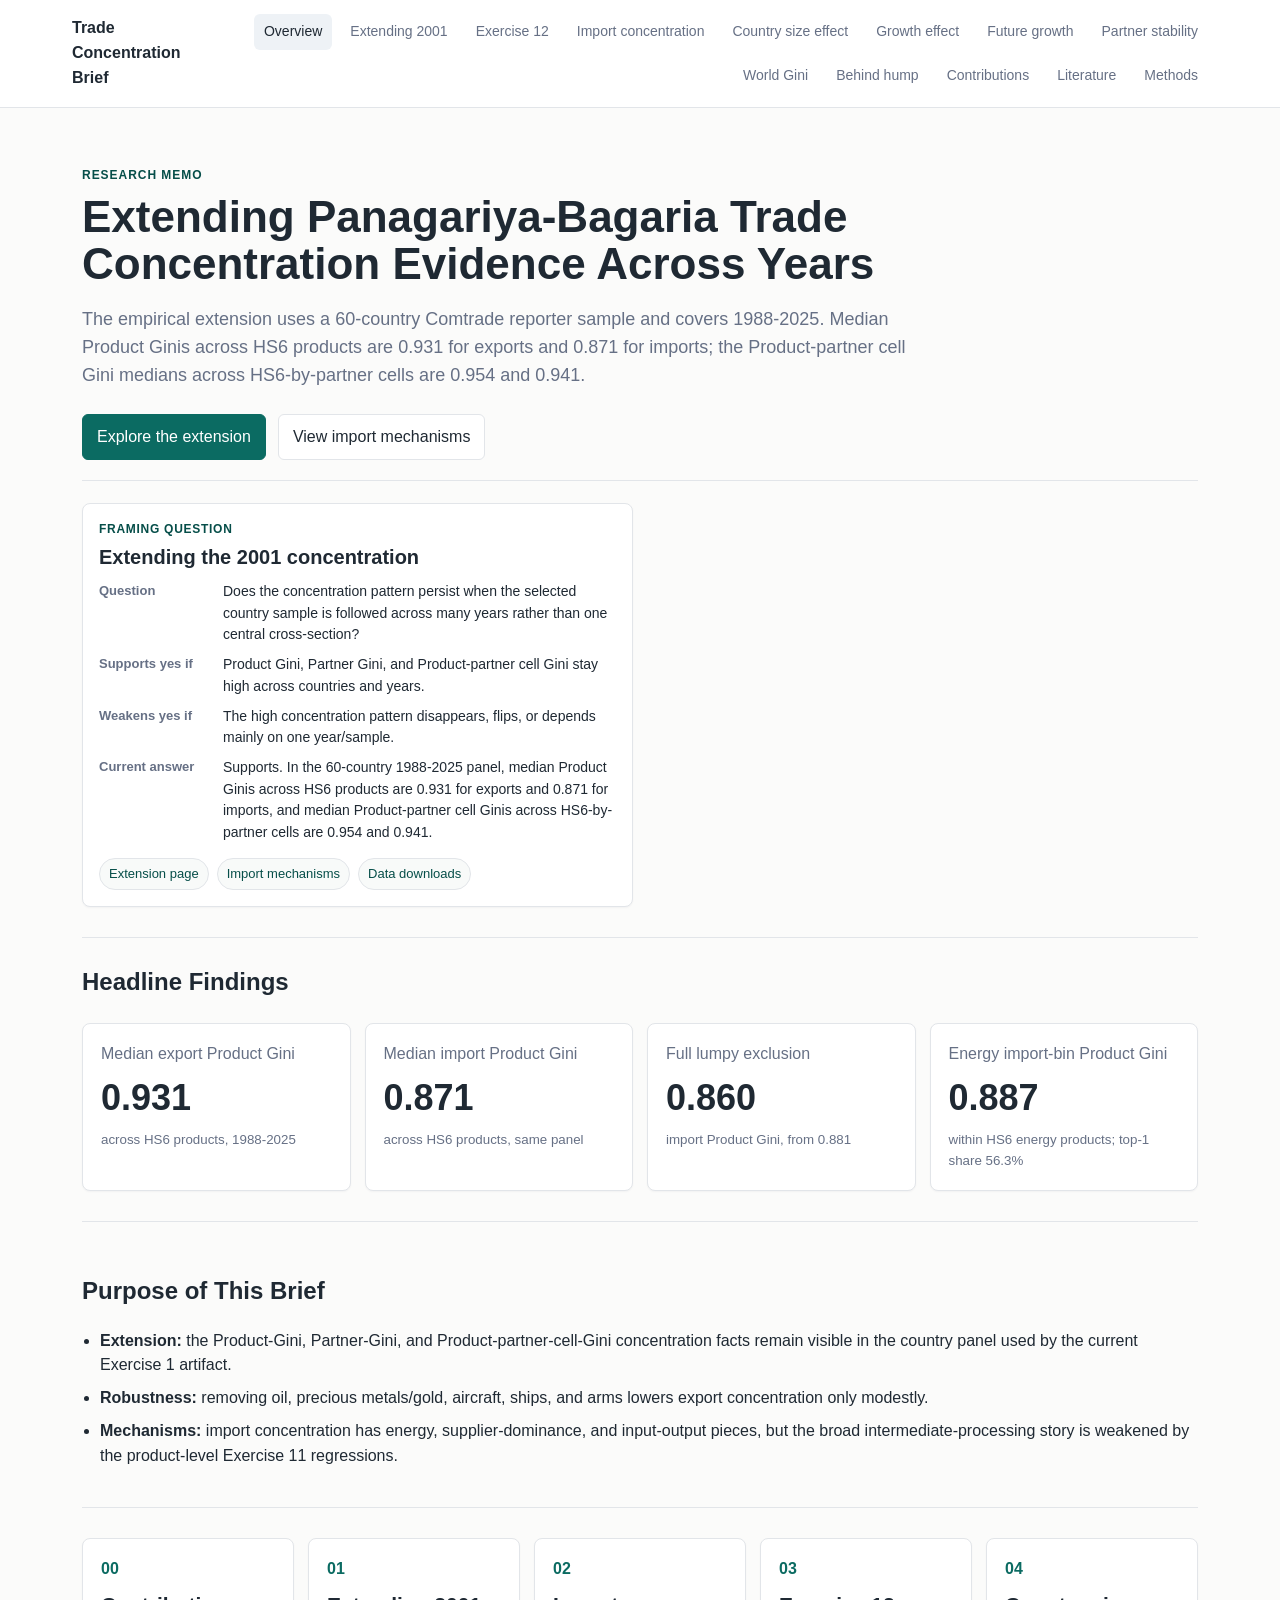
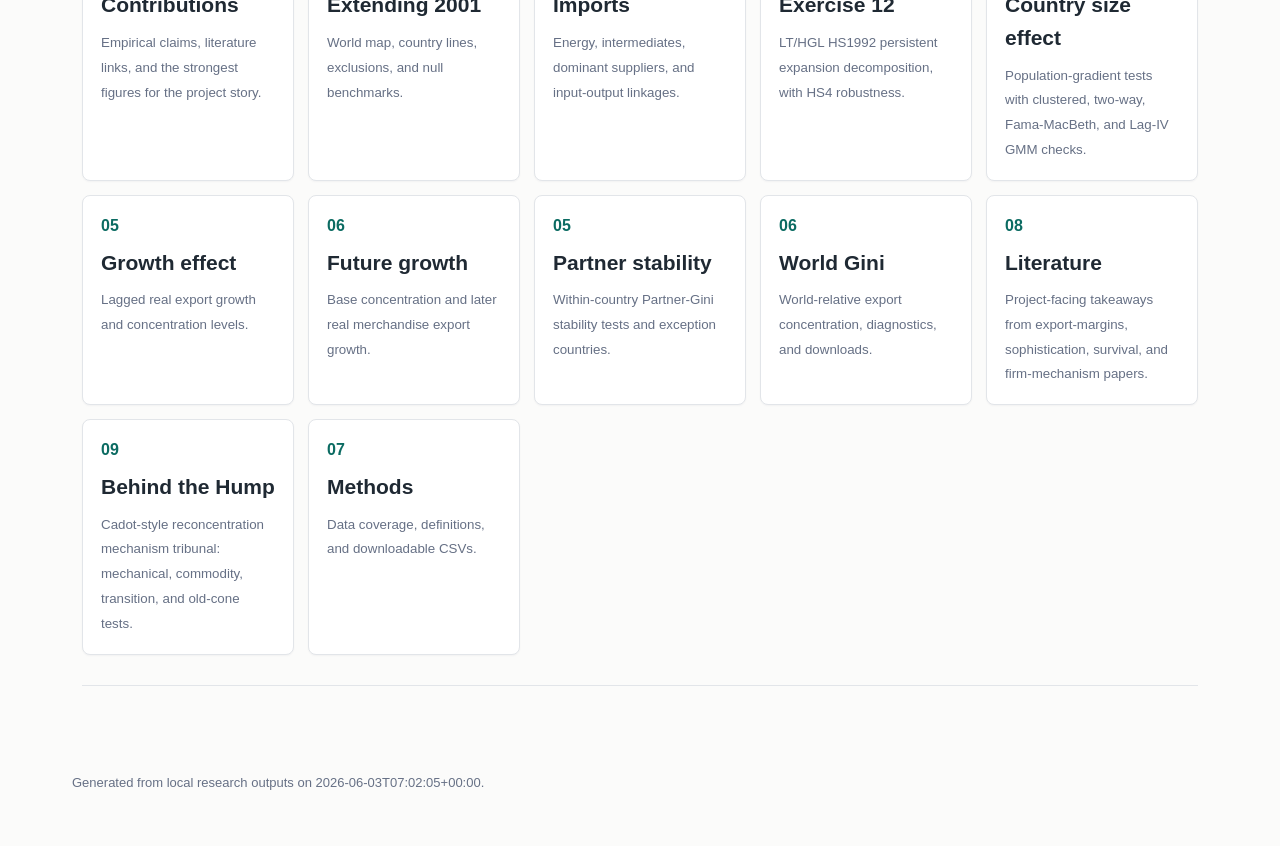
==== commit 40690b21: "Update rank bucket focus details" ====
--- a/index.html
+++ b/index.html
@@ -4,7 +4,7 @@
   <meta charset="utf-8">
   <meta name="viewport" content="width=device-width, initial-scale=1">
   <title>Trade Concentration Brief</title>
-  <link rel="stylesheet" href="assets/site.css?v=202606030636300000">
+  <link rel="stylesheet" href="assets/site.css?v=202606030702050000">
 </head>
 <body data-page="overview">
   <header class="site-header">
@@ -84,10 +84,10 @@
     
   </main>
   <footer class="site-footer">
-    <p>Generated from local research outputs on 2026-06-03T06:36:30+00:00.</p>
+    <p>Generated from local research outputs on 2026-06-03T07:02:05+00:00.</p>
   </footer>
   <script src="assets/vendor/plotly.min.js"></script>
-  <script src="assets/site-data.js?v=202606030636300000"></script>
-  <script src="assets/site.js?v=202606030636300000"></script>
+  <script src="assets/site-data.js?v=202606030702050000"></script>
+  <script src="assets/site.js?v=202606030702050000"></script>
 </body>
 </html>
--- a/assets/site.css
+++ b/assets/site.css
@@ -625,6 +625,71 @@
 }
 .rank-bucket-side .detail-box {
   font-size: 13px;
+}
+.rank-bucket-detail-title {
+  color: var(--ink);
+  font-weight: 700;
+  margin-bottom: 8px;
+}
+.rank-bucket-metrics {
+  display: grid;
+  grid-template-columns: repeat(2, minmax(0, 1fr));
+  gap: 8px;
+  margin: 8px 0 12px;
+}
+.rank-bucket-metric {
+  border: 1px solid #e5e7eb;
+  border-radius: 8px;
+  background: #ffffff;
+  padding: 8px;
+}
+.rank-bucket-metric span {
+  display: block;
+  color: var(--muted);
+  font-size: 11px;
+  text-transform: uppercase;
+  letter-spacing: 0.04em;
+}
+.rank-bucket-metric strong {
+  display: block;
+  margin-top: 3px;
+  color: var(--ink);
+  font-size: 17px;
+}
+.rank-bucket-products {
+  display: grid;
+  gap: 8px;
+  margin: 8px 0 0;
+  padding: 0;
+  list-style: none;
+}
+.rank-bucket-product {
+  display: grid;
+  grid-template-columns: minmax(0, 1fr) auto;
+  gap: 6px 10px;
+  border-top: 1px solid #e5e7eb;
+  padding-top: 8px;
+}
+.rank-bucket-product:first-child {
+  border-top: 0;
+  padding-top: 0;
+}
+.rank-bucket-product-name {
+  min-width: 0;
+  color: var(--ink);
+  font-weight: 650;
+  overflow-wrap: anywhere;
+}
+.rank-bucket-product-code {
+  color: var(--muted);
+  font-size: 12px;
+  font-variant-numeric: tabular-nums;
+  white-space: nowrap;
+}
+.rank-bucket-product-value {
+  grid-column: 1 / -1;
+  color: var(--muted);
+  font-variant-numeric: tabular-nums;
 }
 .mini-card-grid {
   display: grid;
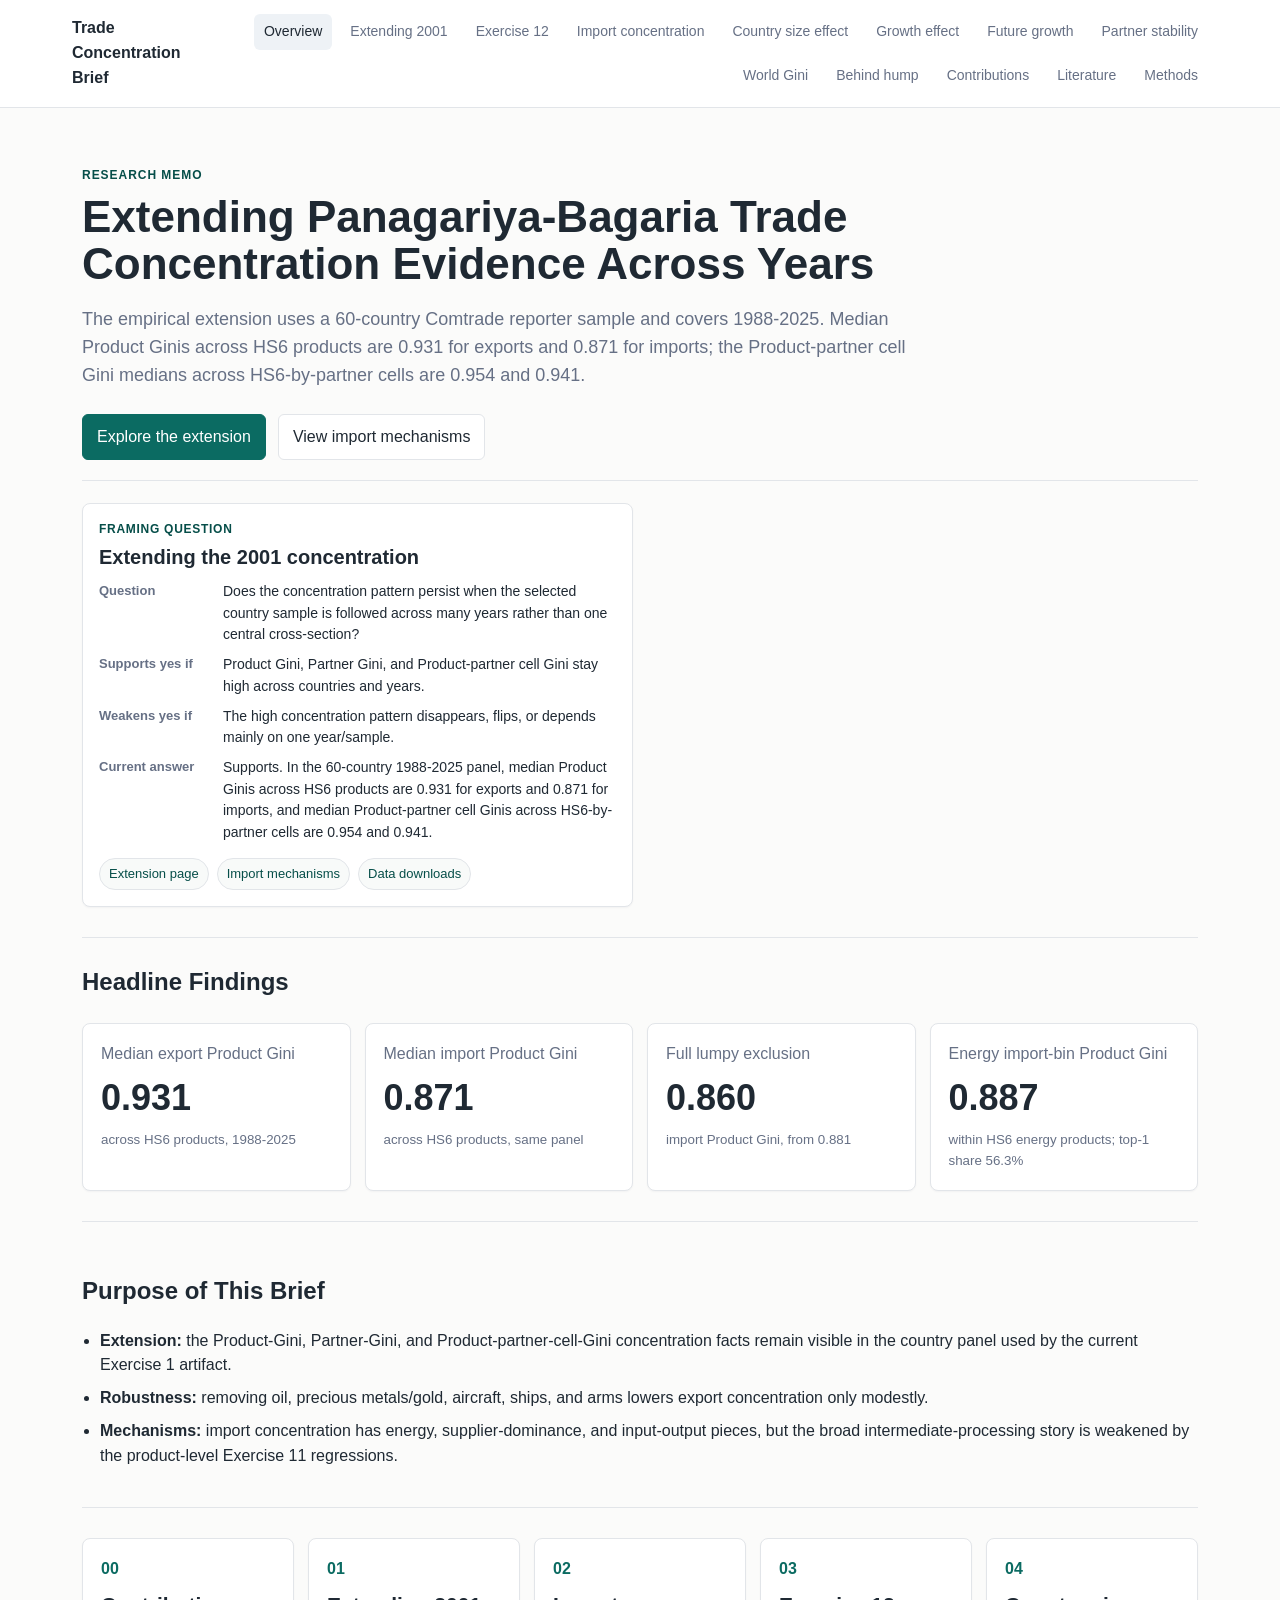
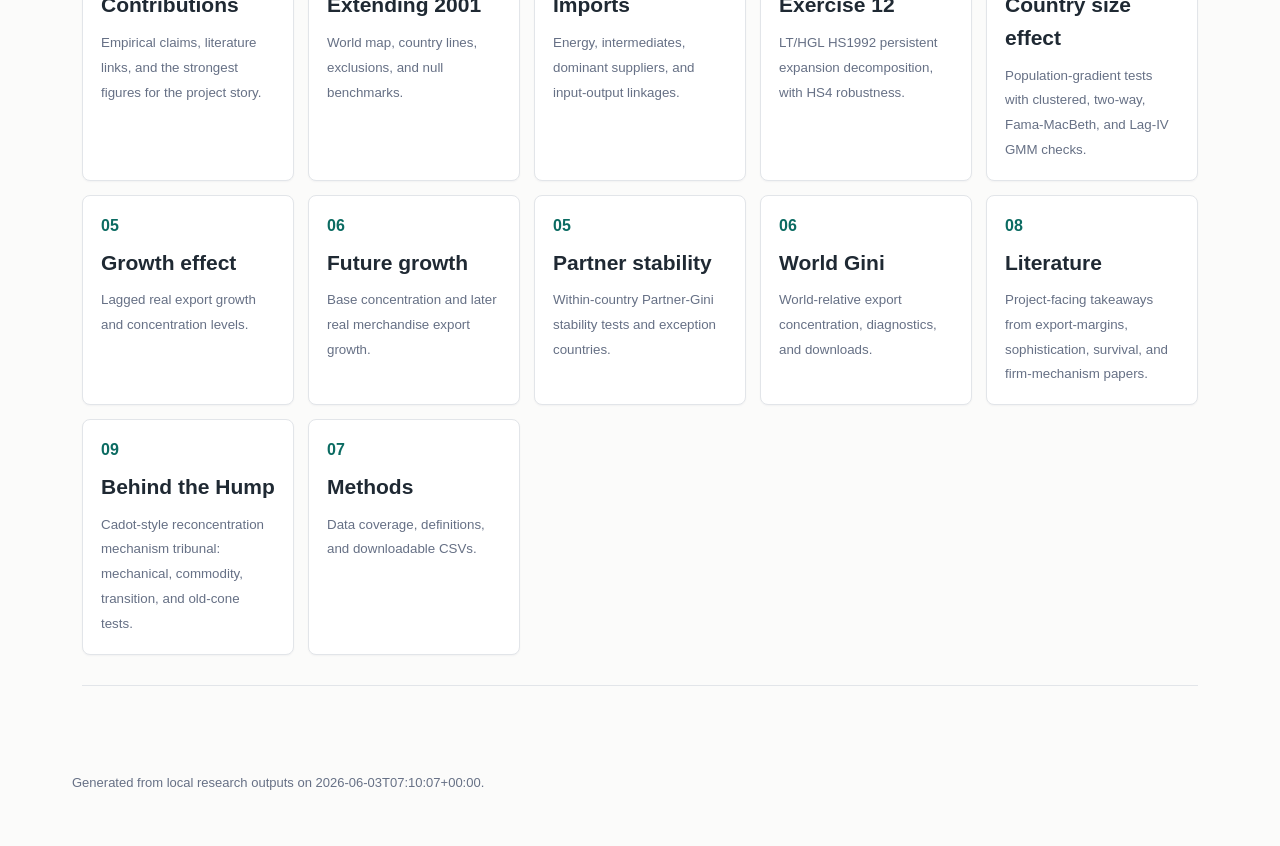
==== commit a92b3b55: "Respect clicked rank bucket snapshot" ====
--- a/index.html
+++ b/index.html
@@ -4,7 +4,7 @@
   <meta charset="utf-8">
   <meta name="viewport" content="width=device-width, initial-scale=1">
   <title>Trade Concentration Brief</title>
-  <link rel="stylesheet" href="assets/site.css?v=202606030702050000">
+  <link rel="stylesheet" href="assets/site.css?v=202606030710070000">
 </head>
 <body data-page="overview">
   <header class="site-header">
@@ -84,10 +84,10 @@
     
   </main>
   <footer class="site-footer">
-    <p>Generated from local research outputs on 2026-06-03T07:02:05+00:00.</p>
+    <p>Generated from local research outputs on 2026-06-03T07:10:07+00:00.</p>
   </footer>
   <script src="assets/vendor/plotly.min.js"></script>
-  <script src="assets/site-data.js?v=202606030702050000"></script>
-  <script src="assets/site.js?v=202606030702050000"></script>
+  <script src="assets/site-data.js?v=202606030710070000"></script>
+  <script src="assets/site.js?v=202606030710070000"></script>
 </body>
 </html>
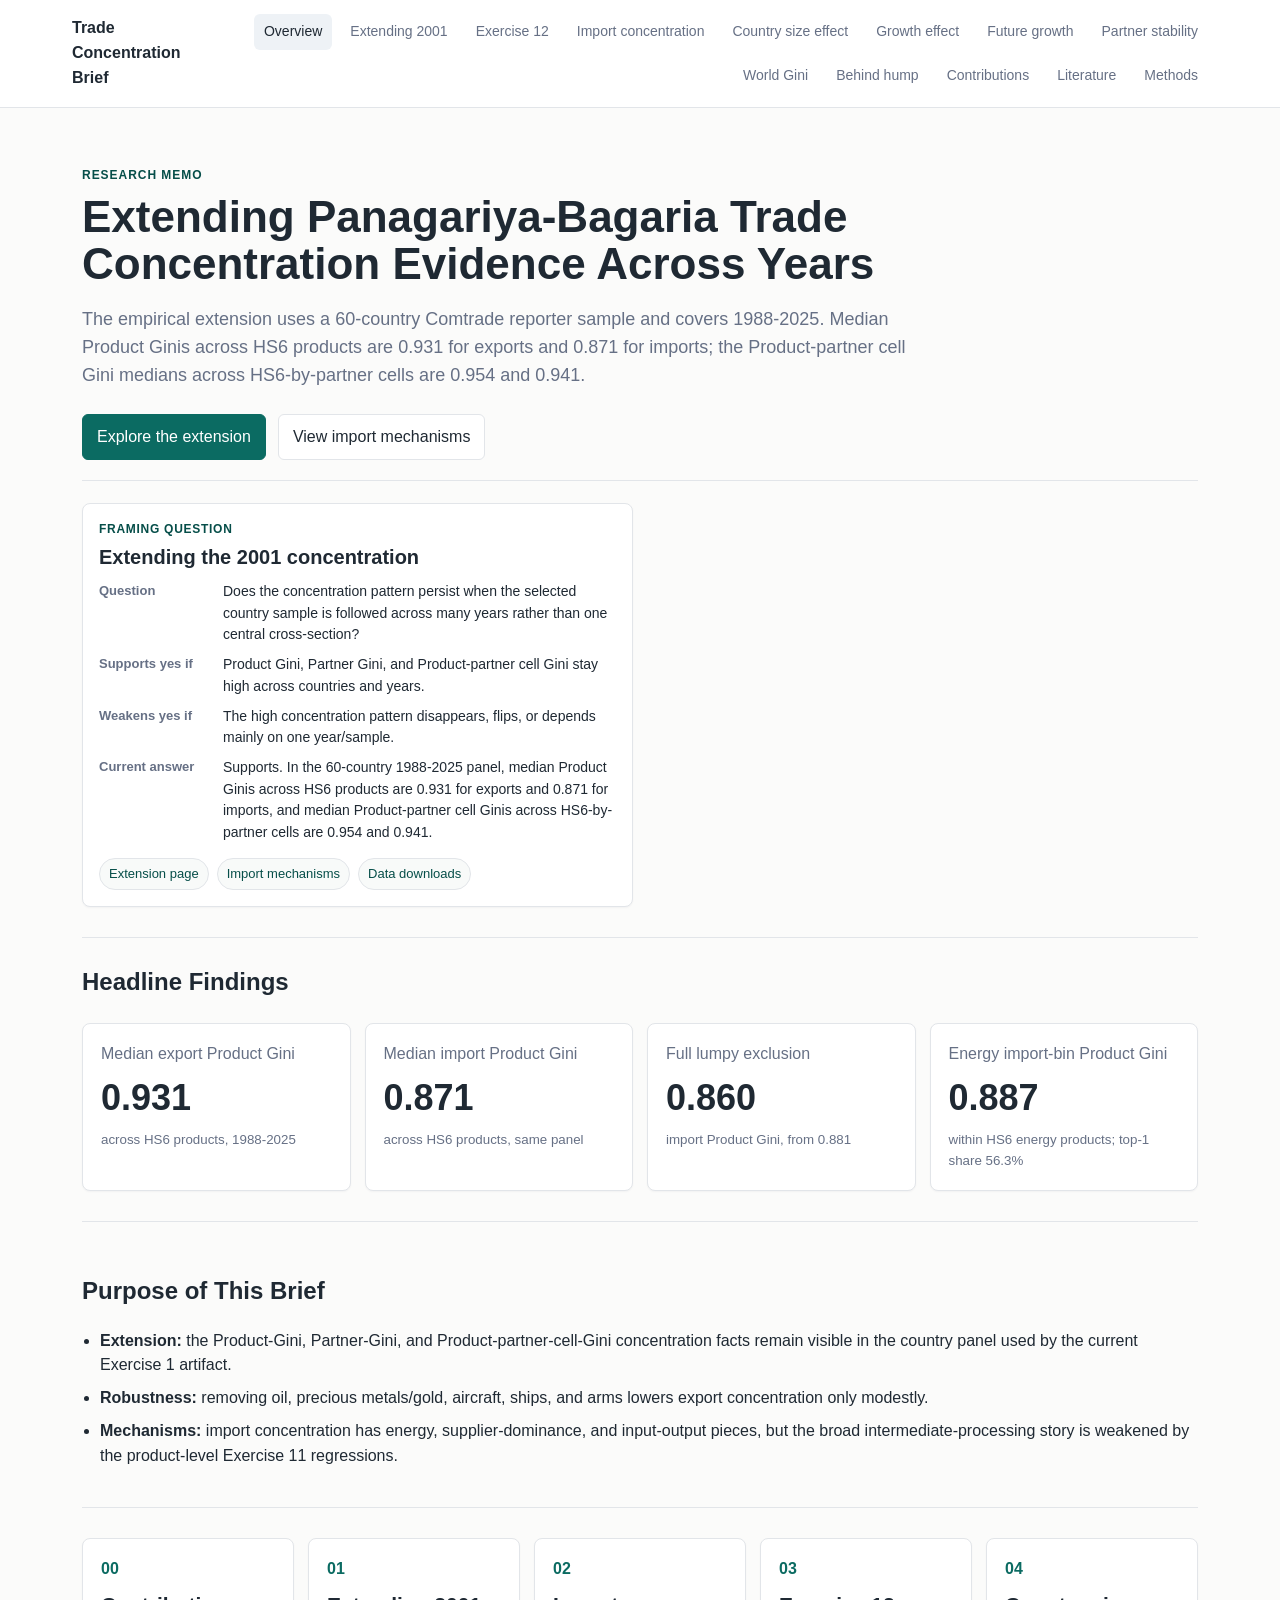
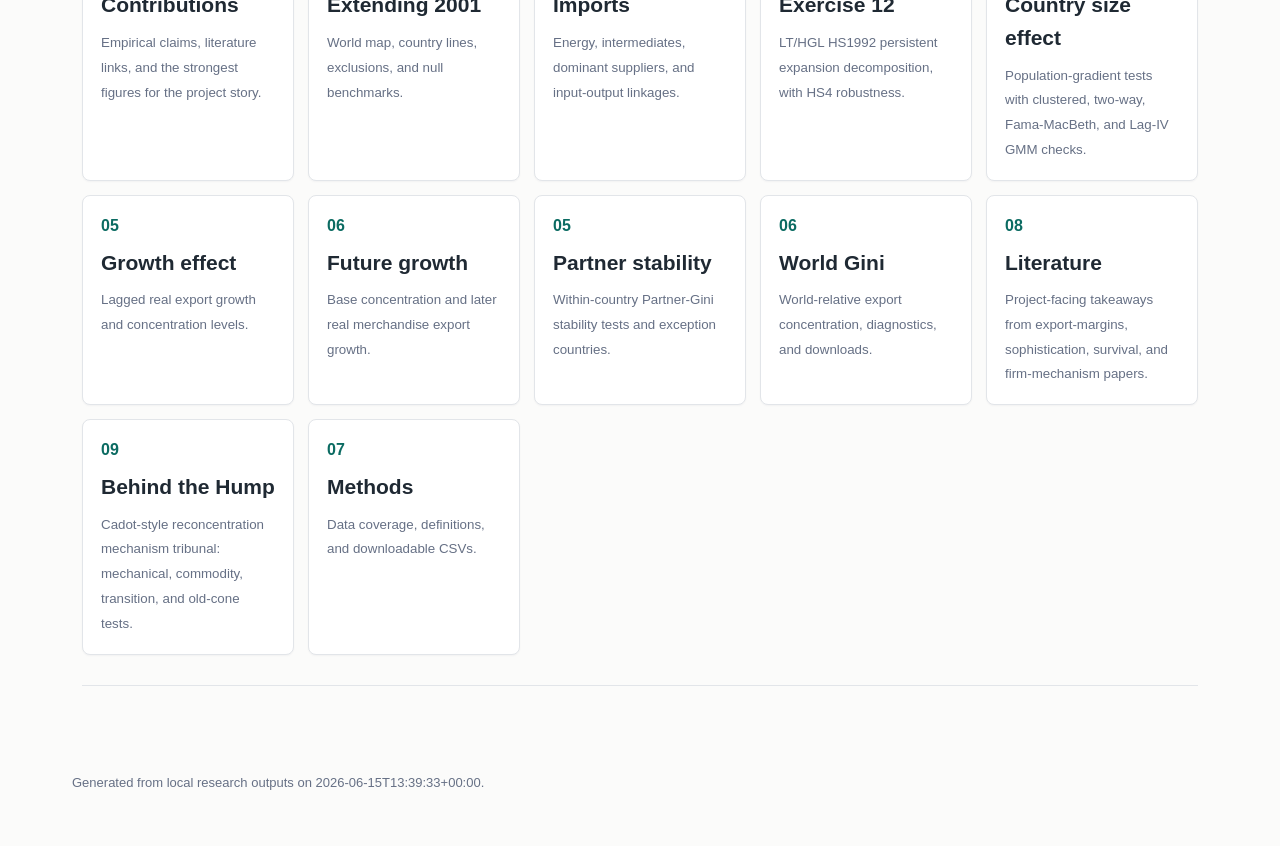
==== commit 413a34af: "Add world-large product exposure section" ====
--- a/index.html
+++ b/index.html
@@ -4,7 +4,7 @@
   <meta charset="utf-8">
   <meta name="viewport" content="width=device-width, initial-scale=1">
   <title>Trade Concentration Brief</title>
-  <link rel="stylesheet" href="assets/site.css?v=202606030710070000">
+  <link rel="stylesheet" href="assets/site.css?v=202606151339330000">
 </head>
 <body data-page="overview">
   <header class="site-header">
@@ -84,10 +84,10 @@
     
   </main>
   <footer class="site-footer">
-    <p>Generated from local research outputs on 2026-06-03T07:10:07+00:00.</p>
+    <p>Generated from local research outputs on 2026-06-15T13:39:33+00:00.</p>
   </footer>
   <script src="assets/vendor/plotly.min.js"></script>
-  <script src="assets/site-data.js?v=202606030710070000"></script>
-  <script src="assets/site.js?v=202606030710070000"></script>
+  <script src="assets/site-data.js?v=202606151339330000"></script>
+  <script src="assets/site.js?v=202606151339330000"></script>
 </body>
 </html>
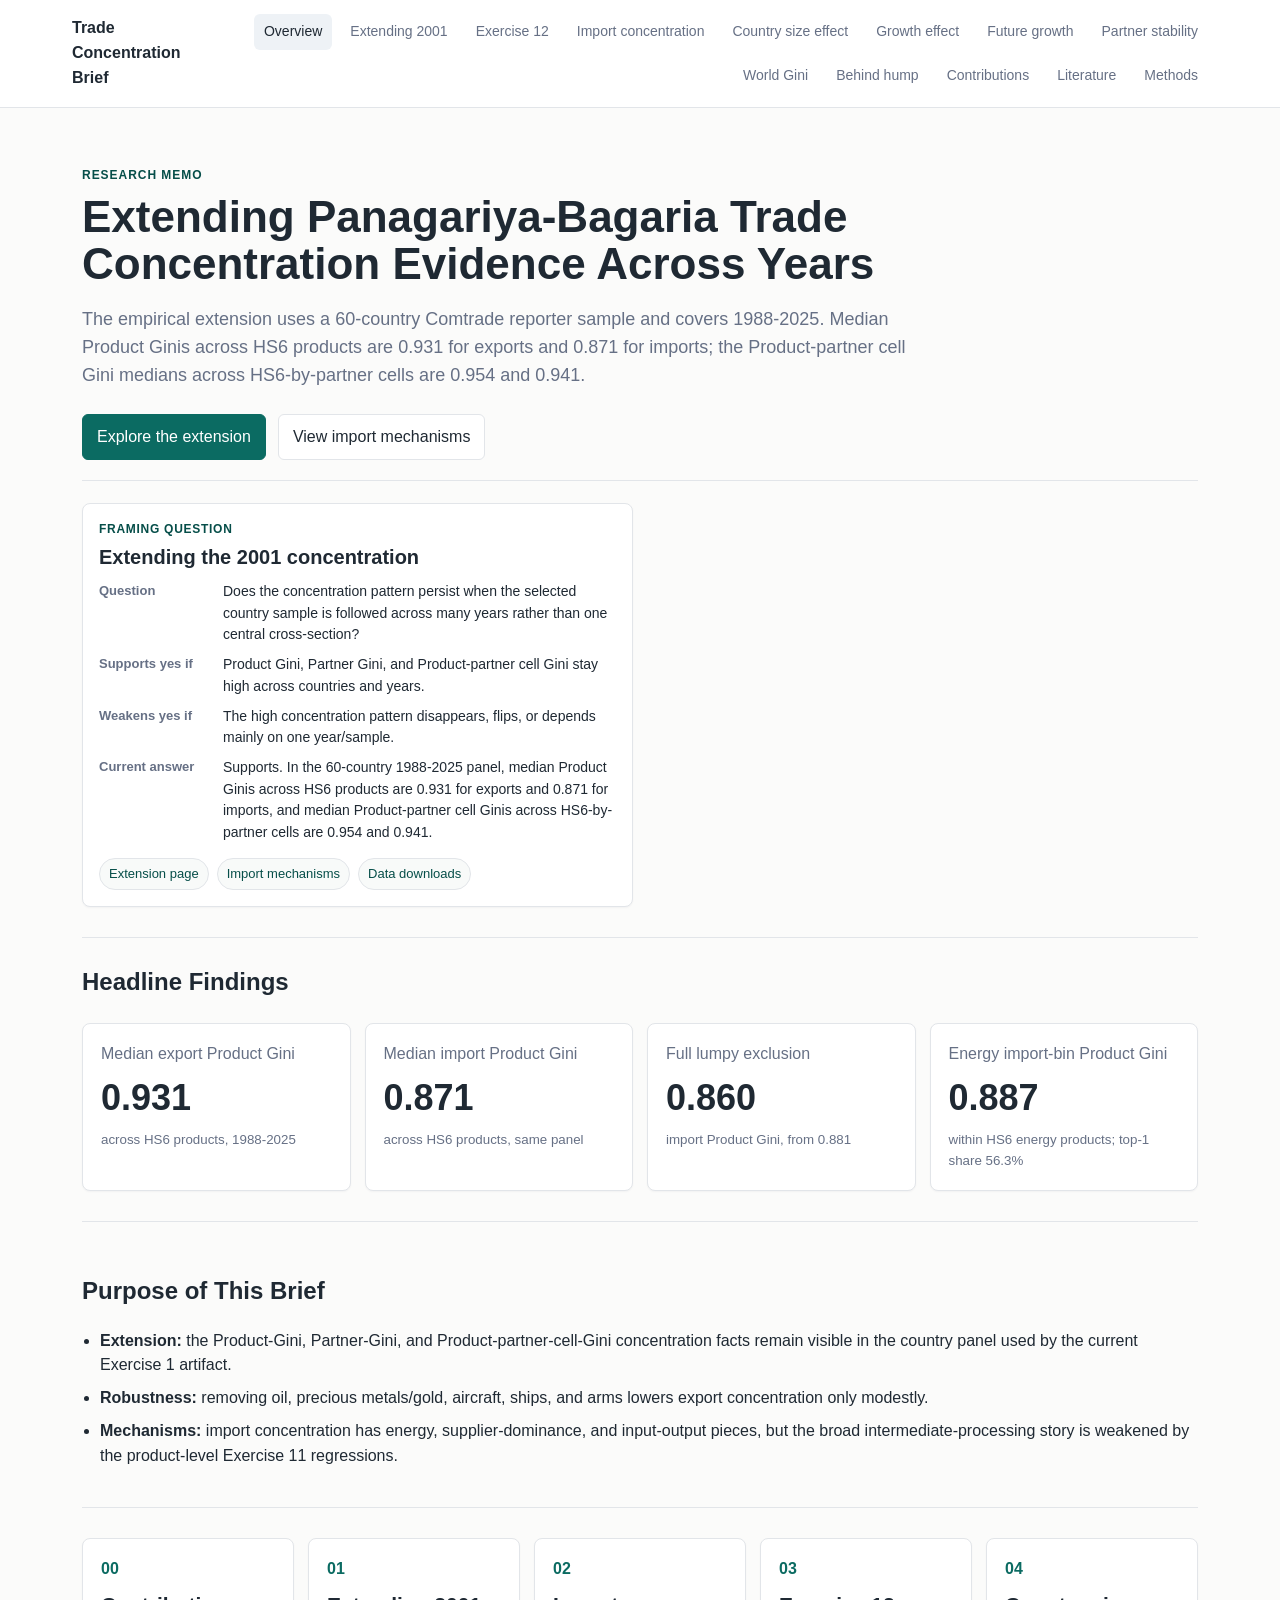
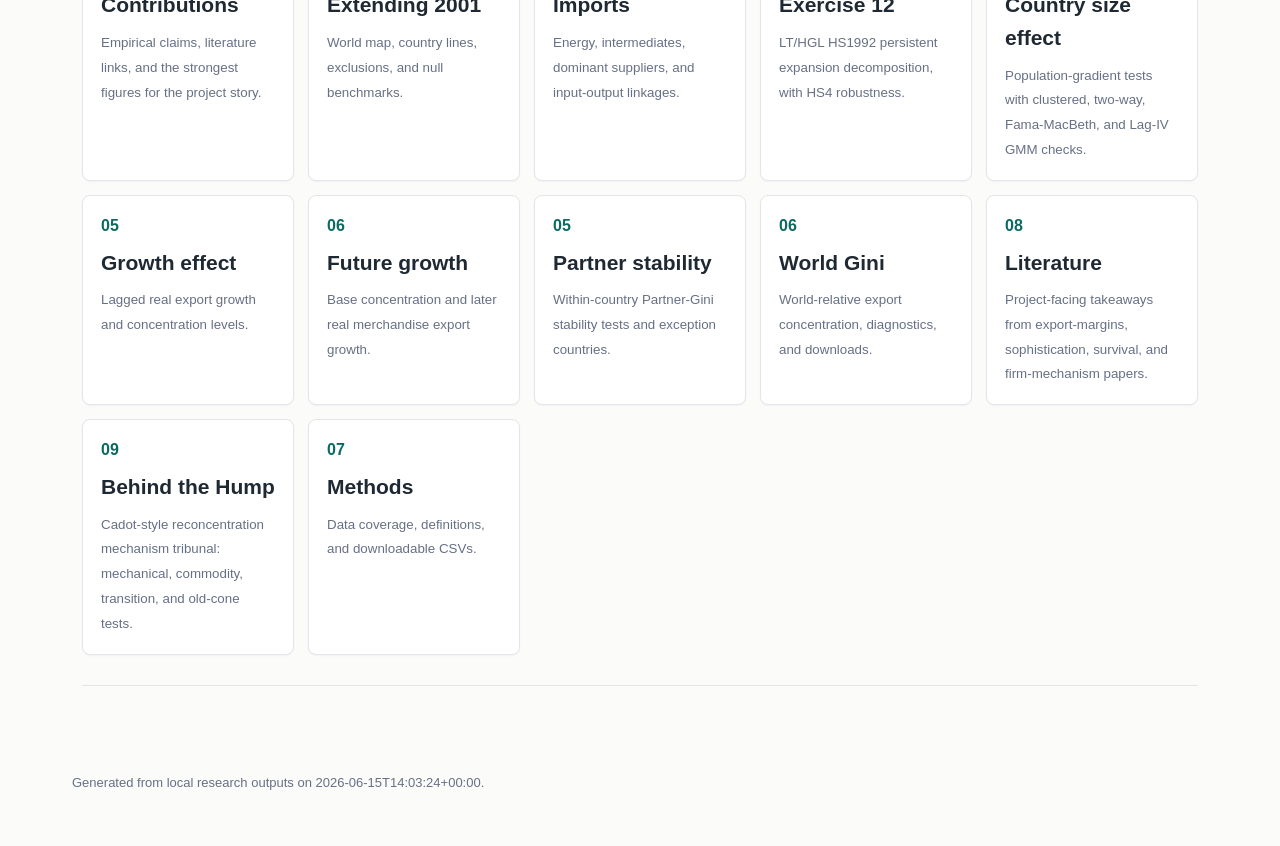
==== commit 9852ae92: "Add GDP product alignment scatter" ====
--- a/index.html
+++ b/index.html
@@ -4,7 +4,7 @@
   <meta charset="utf-8">
   <meta name="viewport" content="width=device-width, initial-scale=1">
   <title>Trade Concentration Brief</title>
-  <link rel="stylesheet" href="assets/site.css?v=202606151339330000">
+  <link rel="stylesheet" href="assets/site.css?v=202606151403240000">
 </head>
 <body data-page="overview">
   <header class="site-header">
@@ -84,10 +84,10 @@
     
   </main>
   <footer class="site-footer">
-    <p>Generated from local research outputs on 2026-06-15T13:39:33+00:00.</p>
+    <p>Generated from local research outputs on 2026-06-15T14:03:24+00:00.</p>
   </footer>
   <script src="assets/vendor/plotly.min.js"></script>
-  <script src="assets/site-data.js?v=202606151339330000"></script>
-  <script src="assets/site.js?v=202606151339330000"></script>
+  <script src="assets/site-data.js?v=202606151403240000"></script>
+  <script src="assets/site.js?v=202606151403240000"></script>
 </body>
 </html>
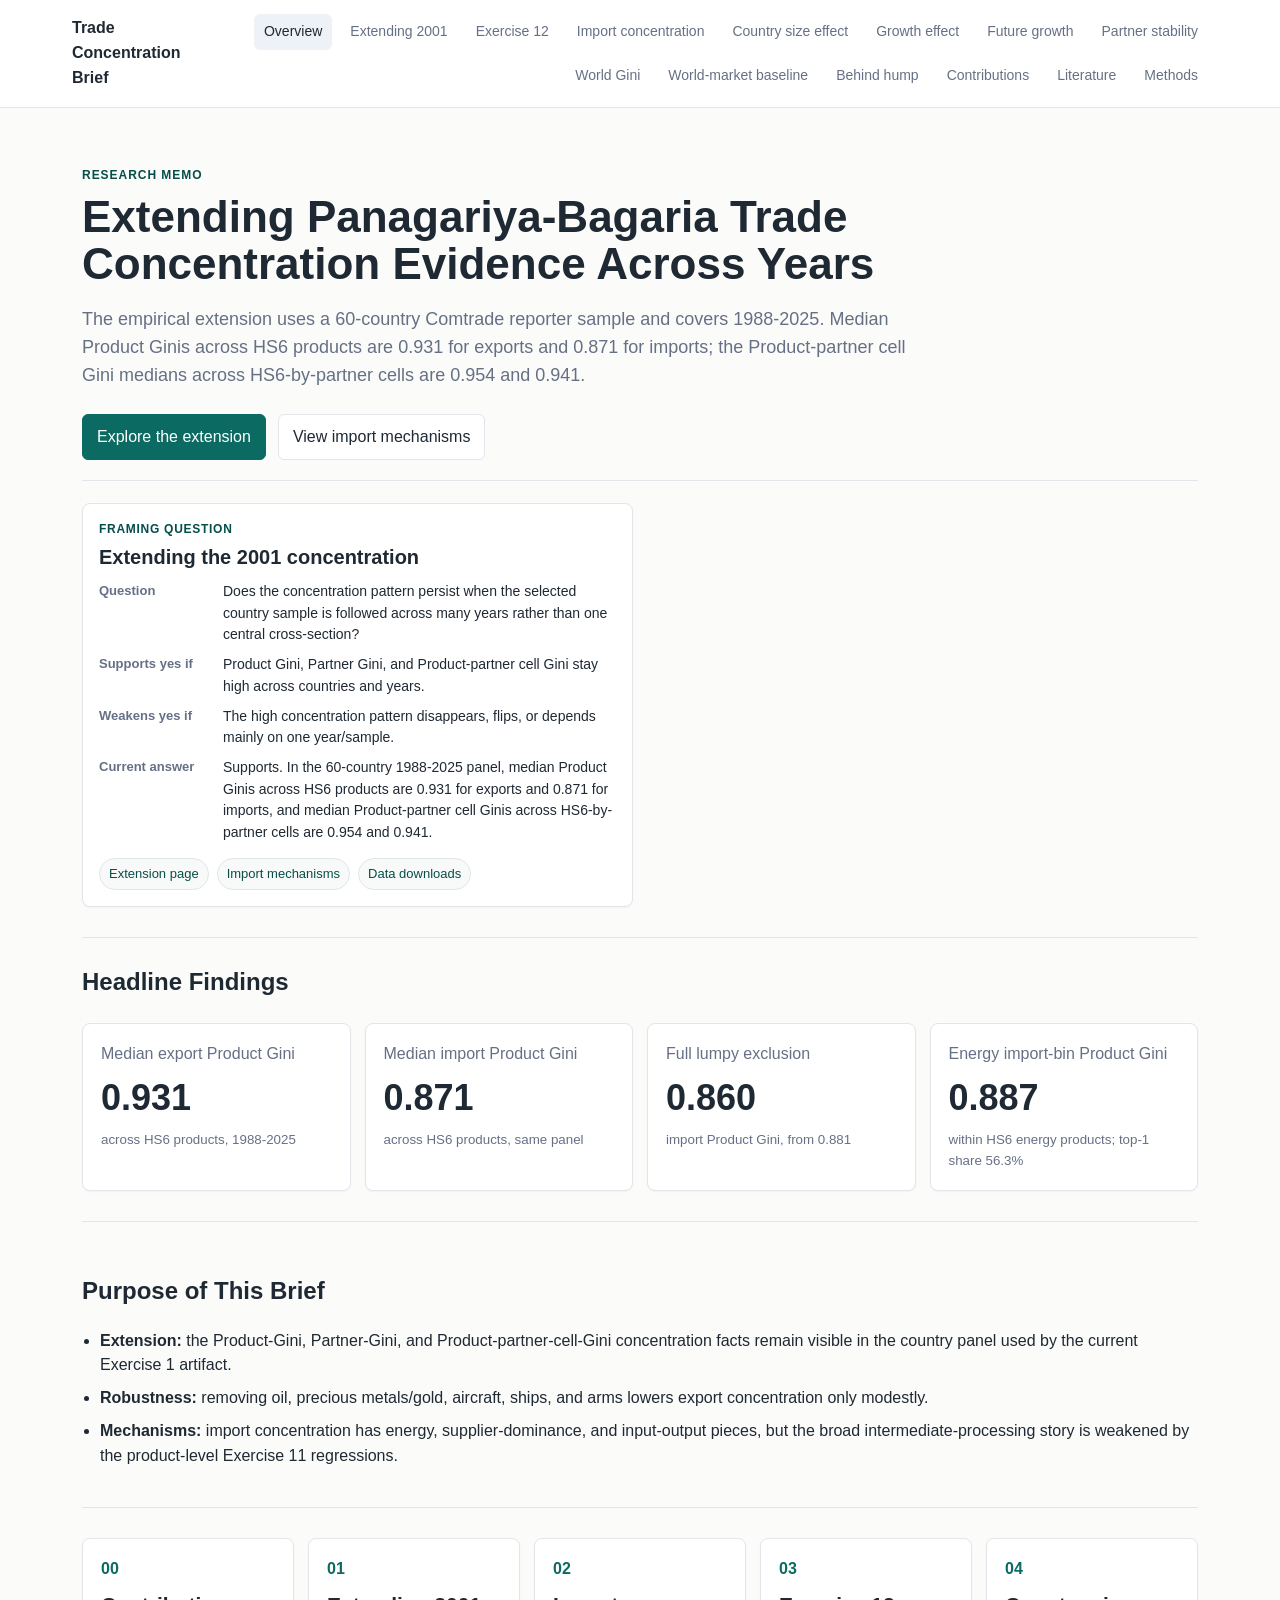
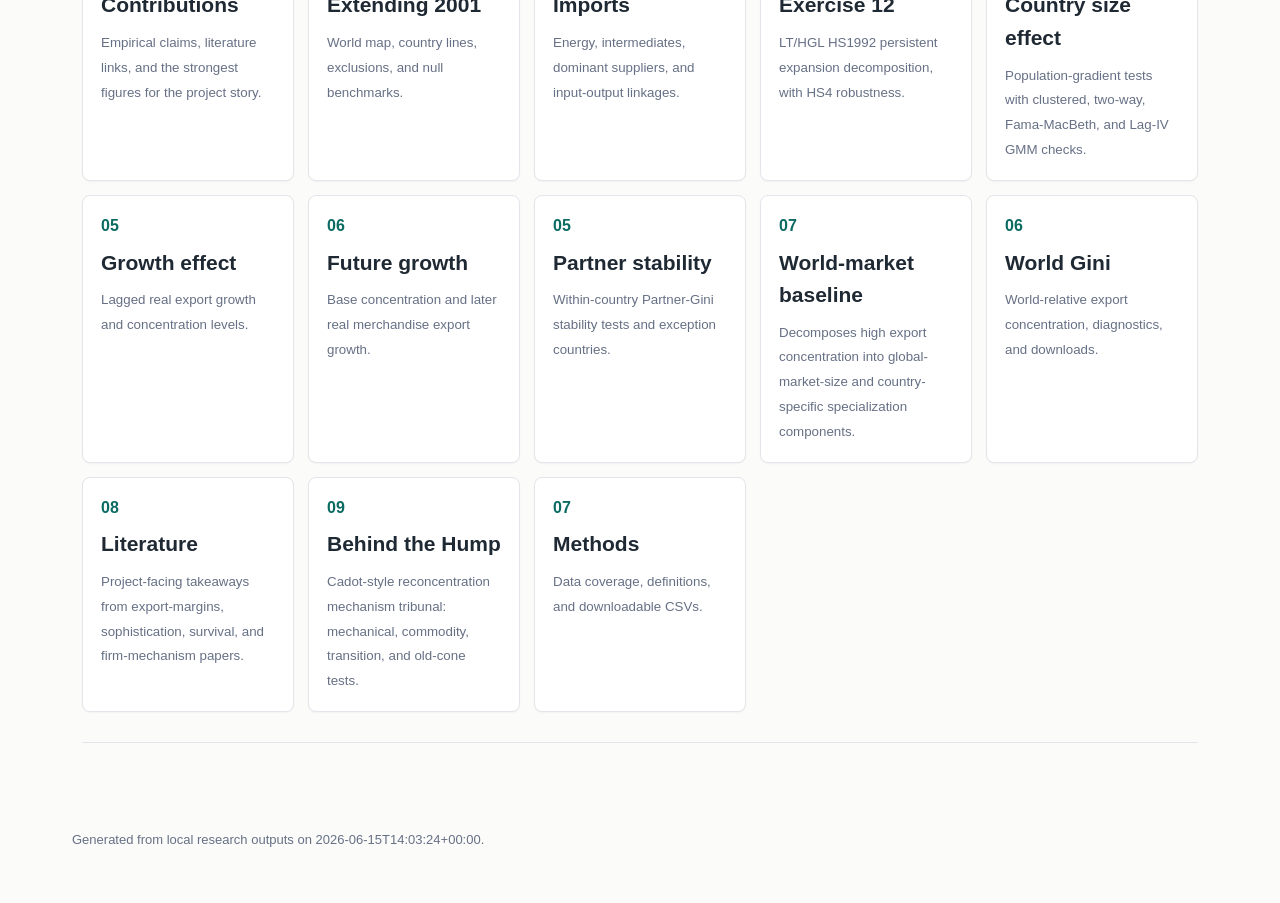
==== commit 92e8933f: "Add world-market concentration decomposition" ====
--- a/index.html
+++ b/index.html
@@ -10,7 +10,7 @@
   <header class="site-header">
     <div class="header-inner">
       <a class="brand" href="index.html">Trade Concentration Brief</a>
-      <nav aria-label="Primary navigation"><a class="active" href="index.html">Overview</a><a class="" href="extension.html">Extending 2001</a><a class="" href="exercise-12.html">Exercise 12</a><a class="" href="imports.html">Import concentration</a><a class="" href="country-size-effect.html">Country size effect</a><a class="" href="growth-effect.html">Growth effect</a><a class="" href="future-growth.html">Future growth</a><a class="" href="partner-stability.html">Partner stability</a><a class="" href="world-gini.html">World Gini</a><a class="" href="cadot-hump.html">Behind hump</a><a class="" href="contributions.html">Contributions</a><a class="" href="literature.html">Literature</a><a class="" href="methods.html">Methods</a></nav>
+      <nav aria-label="Primary navigation"><a class="active" href="index.html">Overview</a><a class="" href="extension.html">Extending 2001</a><a class="" href="exercise-12.html">Exercise 12</a><a class="" href="imports.html">Import concentration</a><a class="" href="country-size-effect.html">Country size effect</a><a class="" href="growth-effect.html">Growth effect</a><a class="" href="future-growth.html">Future growth</a><a class="" href="partner-stability.html">Partner stability</a><a class="" href="world-gini.html">World Gini</a><a class="" href="world-market-baseline.html">World-market baseline</a><a class="" href="cadot-hump.html">Behind hump</a><a class="" href="contributions.html">Contributions</a><a class="" href="literature.html">Literature</a><a class="" href="methods.html">Methods</a></nav>
     </div>
   </header>
   <main>
@@ -76,6 +76,7 @@
       <a href="growth-effect.html"><span>05</span><strong>Growth effect</strong><small>Lagged real export growth and concentration levels.</small></a>
       <a href="future-growth.html"><span>06</span><strong>Future growth</strong><small>Base concentration and later real merchandise export growth.</small></a>
       <a href="partner-stability.html"><span>05</span><strong>Partner stability</strong><small>Within-country Partner-Gini stability tests and exception countries.</small></a>
+      <a href="world-market-baseline.html"><span>07</span><strong>World-market baseline</strong><small>Decomposes high export concentration into global-market-size and country-specific specialization components.</small></a>
       <a href="world-gini.html"><span>06</span><strong>World Gini</strong><small>World-relative export concentration, diagnostics, and downloads.</small></a>
       <a href="literature.html"><span>08</span><strong>Literature</strong><small>Project-facing takeaways from export-margins, sophistication, survival, and firm-mechanism papers.</small></a>
       <a href="cadot-hump.html"><span>09</span><strong>Behind the Hump</strong><small>Cadot-style reconcentration mechanism tribunal: mechanical, commodity, transition, and old-cone tests.</small></a>
